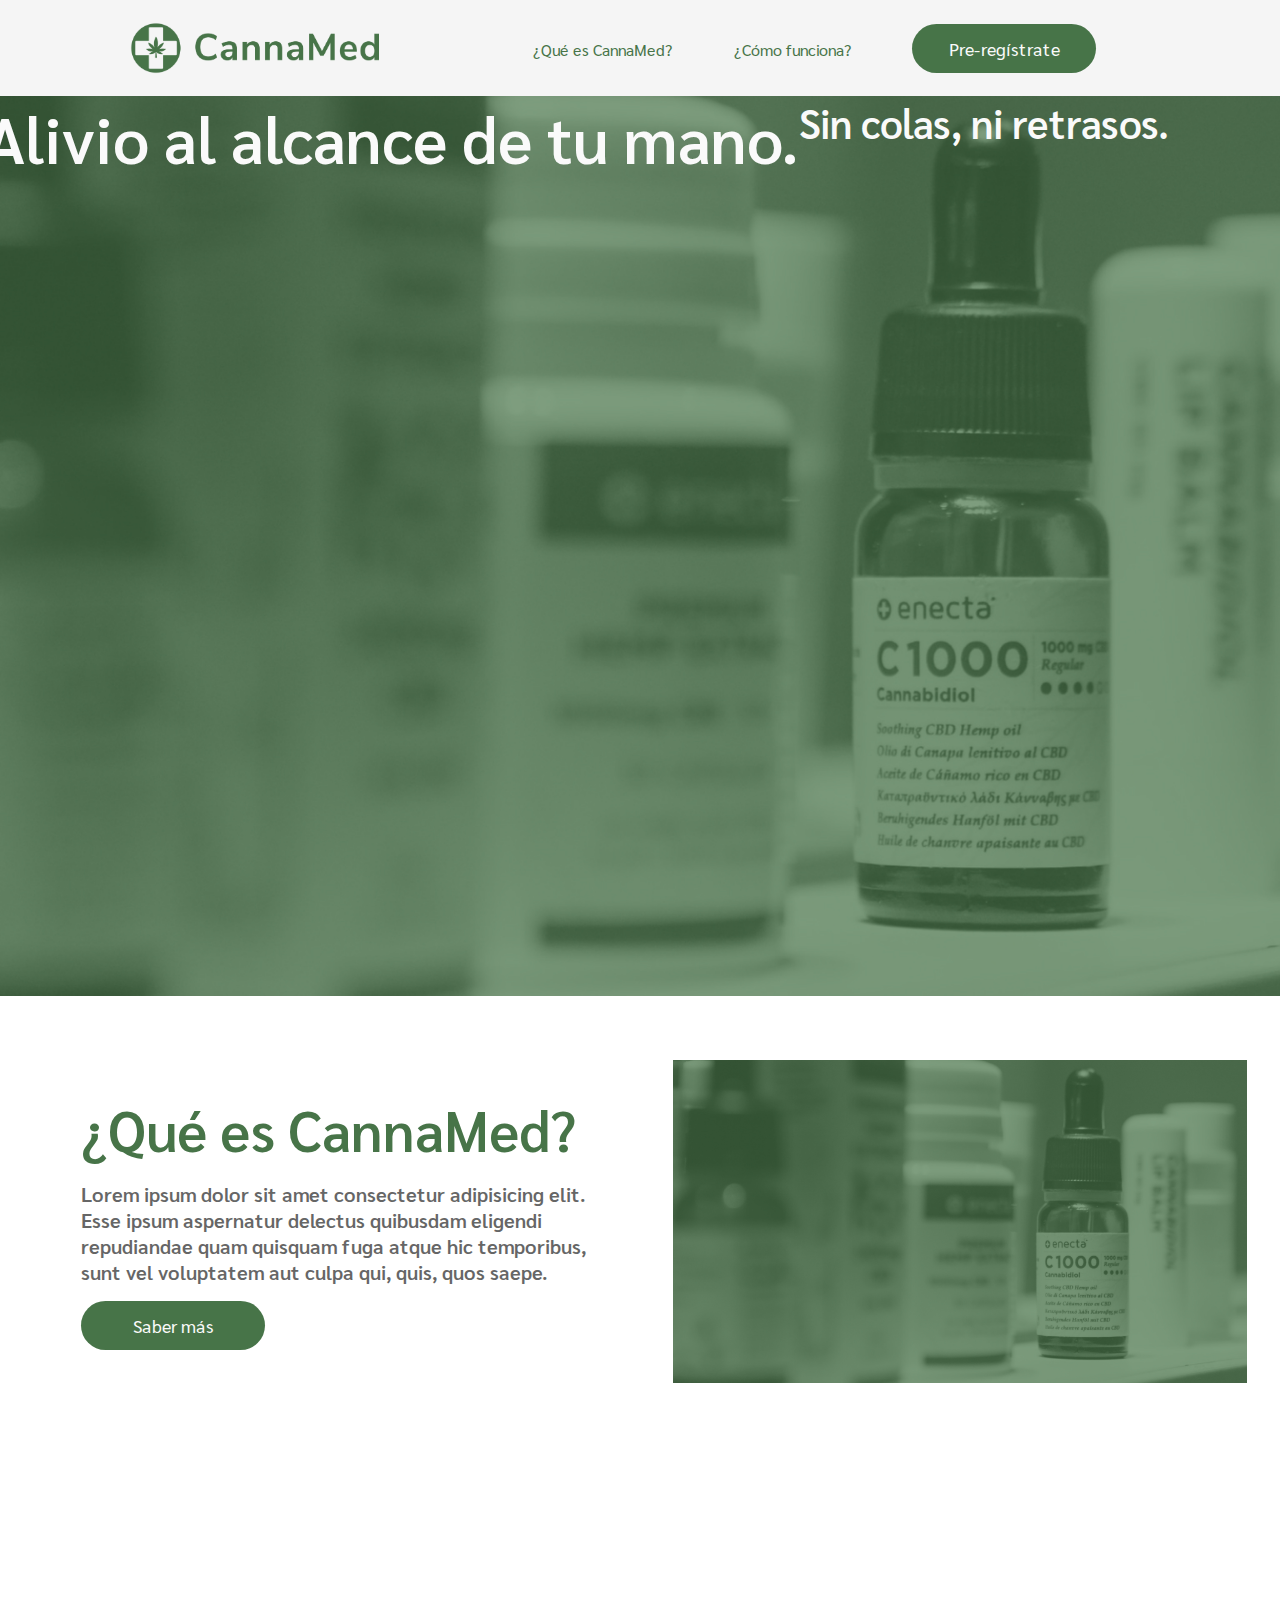
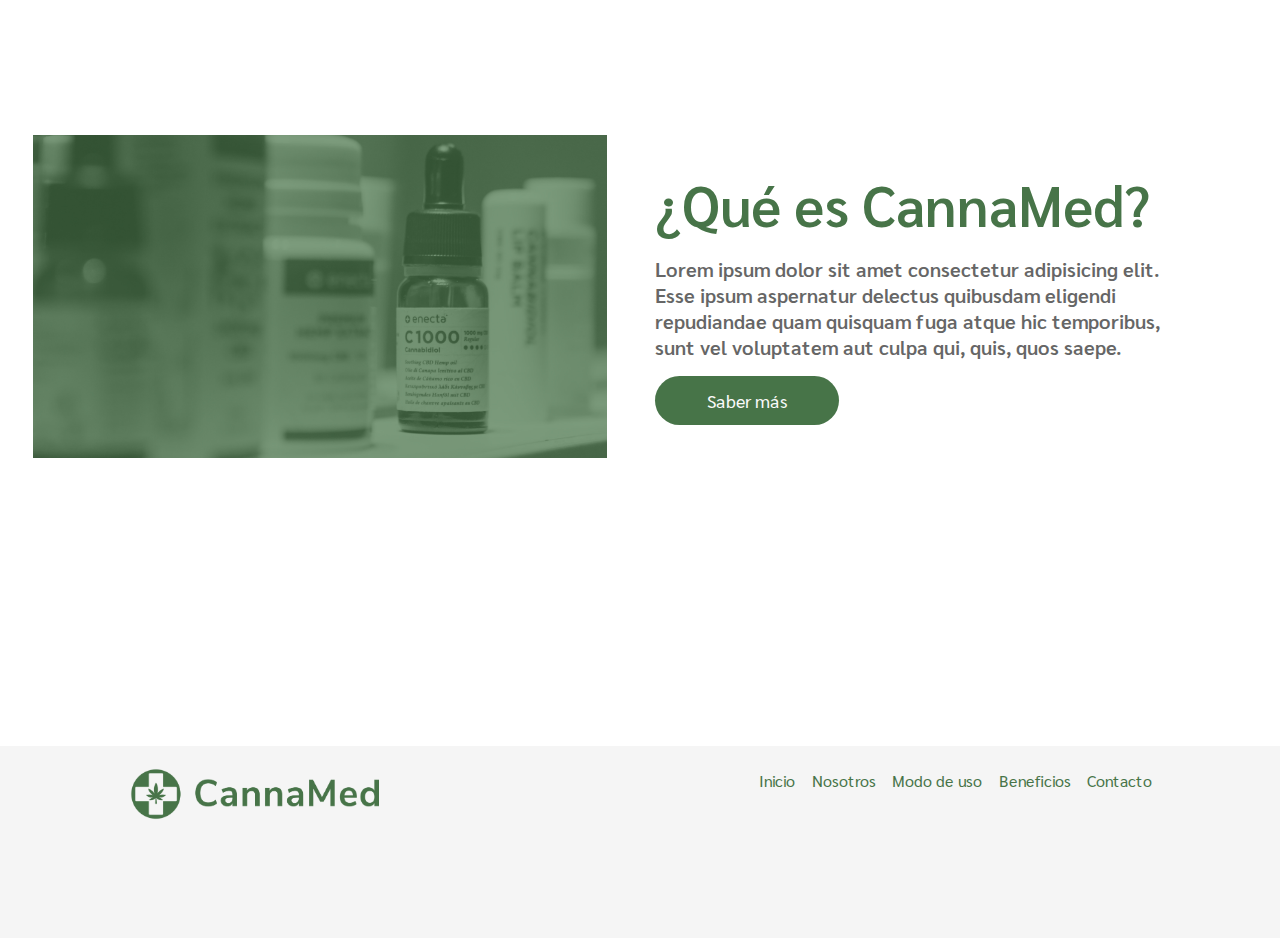
==== index.html @ d382765d "Agregando secciones a la página principal, y footer" ====
<!DOCTYPE html>
<html lang="es">
<head>
    <meta charset="UTF-8">
    <meta name="viewport" content="width=device-width, initial-scale=1.0">
    <meta http-equiv="X-UA-Compatible" content="ie=edge">
    <title>CannaMed</title>

    <!-- Estilos -->
    <link href="https://fonts.googleapis.com/css?family=Sarabun:400,600&display=swap" rel="stylesheet">
    <link rel="stylesheet" href="https://maxcdn.bootstrapcdn.com/bootstrap/4.0.0/css/bootstrap.min.css" integrity="sha384-Gn5384xqQ1aoWXA+058RXPxPg6fy4IWvTNh0E263XmFcJlSAwiGgFAW/dAiS6JXm" crossorigin="anonymous">
    <link rel="stylesheet" href="css/main.css">
    <link rel="stylesheet" href="css/index.css">
    <link rel="icon" href="assets/metadata/favicon.ico"/>

    <!-- Metadata Regular-->
    <meta name="description" content="Alivio al alcance de tu mano, sin colas, ni retrasos.">
    <meta name="keywords" content="app, cannabis, medicinal, peru, legalizacion, marihuana, cañamo, aplicacion">
    <meta name="author" content="Luís Huamaní, Giorgio Emé, Xiomara Sánchez">
    <meta name="copyright" content="© 2019 CannaMed. Todos los derechos reservados.">
    <!-- Metadata Facebook-->
    <meta property="og:title" content="CannaMed">
    <meta property="og:type" content="website">
    <meta property="og:image" content="assets/metadata/facebook.jpg">
    <meta property="og:url" content="http://cannamed.app">
    <meta property="og:description" content="Alivio al alcance de tu mano, sin colas, ni retrasos.">
    <meta property="og:site_name" content="CannaMed">
    <!--Metadata Twitter-->
    <meta property="twitter:card" content="summary">
    <meta property="twitter:url" content="http://cannamed.app">
    <meta property="twitter:title" content="CannaMed">
    <meta property="twitter:description" content="Alivio al alcance de tu mano, sin colas, ni retrasos.">
    <meta property="twitter:image" content="assets/metadata/twitter.jpg"">
</head>
<body>
    <header>
        <div class="img-logo">
            <img src="assets/logo/logo_horizontal.png" alt="Logo Cannamed">
        </div>
        <div class="enlaces">
            <a href="#" class="enlace">¿Qué es CannaMed?</a>
            <a href="#" class="enlace">¿Cómo funciona?</a>
            <a href="#" class="btn-primary">Pre-regístrate</a>
        </div>
    </header>

    <main>
        <div class="container-fluid">
            <section id="banner-principal" class="height-100">
                <div class="row">
                    <p class="display-1">Alivio al alcance de tu mano.</p>
                    <p class="display-2">Sin colas, ni retrasos.</p>
                </div>
            </section>

            <section id="que-es" class="height-75">
                <div class="row p-5">
                    <div class="col order-first p-5">
                        <p class="encabezado">¿Qué es CannaMed?</p>
                        <p class="parrafo">Lorem ipsum dolor sit amet consectetur adipisicing elit. Esse ipsum aspernatur delectus quibusdam eligendi repudiandae quam quisquam fuga atque hic temporibus, sunt vel voluptatem aut culpa qui, quis, quos saepe.</p>
                        <a href="#" class="btn-primary btn-left">Saber más</a>
                    </div>

                    <div class="col section-img"></div>
                </div>
            </section>

            <section id="que-es" class="height-75">
                <div class="row p-5">
                    <div class="col p-5">
                        <p class="encabezado">¿Qué es CannaMed?</p>
                        <p class="parrafo">Lorem ipsum dolor sit amet consectetur adipisicing elit. Esse ipsum aspernatur delectus quibusdam eligendi repudiandae quam quisquam fuga atque hic temporibus, sunt vel voluptatem aut culpa qui, quis, quos saepe.</p>
                        <a href="#" class="btn-primary btn-left">Saber más</a>
                    </div>

                    <div class="col order-first section-img"></div>
                </div>
            </section>

        </div>
    </main>

    <footer>
        <div class="img-logo">
            <img src="assets/logo/logo_horizontal.png" alt="Logo Cannamed">
        </div>
        <div class="enlaces">
            <a href="#" class="enlace">Inicio</a>
            <a href="#" class="enlace">Nosotros</a>
            <a href="#" class="enlace">Modo de uso</a>
            <a href="#" class="enlace">Beneficios</a>
            <a href="#" class="enlace">Contacto</a>
        </div>
    </footer>
</body>
</html>
---- css/main.css ----
* {
  margin: 0;
  padding: 0;
  -webkit-box-sizing: border-box;
  -moz-box-sizing: border-box;
  box-sizing: border-box;
}

.btn-primary {
  display: inline-block;
  width: 184px;
  background-color: #477448;
  border-radius: 64px;
  padding: 13px 0;
  font: normal 18px "Sarabun", sans-serif;
  text-decoration: none;
  text-align: center;
  color: #FAFAFA;
}

.enlace {
  text-decoration: none;
  color: #477448;
  font: normal 16px/100% "Sarabun", sans-serif;
}

.enlace-activo {
  text-decoration: none;
  color: #477448;
  font: normal 600 18px/100% "Sarabun", sans-serif;
}

.encabezado {
  text-decoration: none;
  color: #477448;
  font: normal 600 56px "Sarabun", sans-serif;
}

.subtitulo {
  text-decoration: none;
  color: #477448;
  font: normal 600 32px "Sarabun", sans-serif;
}

.parrafo {
  text-decoration: none;
  color: #666666;
  font: normal 600 20px/130% "Sarabun", sans-serif;
}


header {
  height: 96px;
  padding: 20px 128px 0 128px;
  background: #F5F5F5;
  box-shadow: 0px 2px 16px rgba(0, 0, 0, 0.1), 0px 2px 20px rgba(71, 116, 72, 0.1);
}
header .contenedor {
  width: 100%;
  height: 100%;
}
header .enlaces {
  float: right;
  margin-top: 4px;
}
header a {
  margin-right: 56px;
}
header a:nth-child(4) {
  margin-right: 0;
}

input {
  height: 40px;
  background: none;
  border: none;
  border-bottom: 2px solid rgba(51, 51, 51, 0.4);
  font: normal 400 18px "Sarabun", sans-serif;
}
input::placeholder {
  color: rgba(51, 51, 51, 0.6)
}

footer {
  background: #F5F5F5;
  padding: 20px 128px 20px 128px;
  height: 192px;
}
footer .contenedor {
  width: 100%;
  height: 100%;
}
footer .enlaces {
  float: right;
  margin-top: 4px;
}
footer .enlace {
  margin-left: 12px;
}


.img-logo {
  float: left;
  width: 251.02px;
}
.img-logo img {
  width: 100%;
  vertical-align: top;
}

/*# sourceMappingURL=main.css.map */
---- css/index.css ----
html, body {
    overflow-x: hidden;
}

.container-fluid {
    margin: 0;
    padding: 0;
}

.height-100 {
    height: 100vh;
}

.height-75 {
    height: 75vh;
}

.display-1 {
    text-decoration: none;
    color: #FAFAFA;
    font: normal 600 64px "Sarabun", sans-serif;
}

.display-2 {
    text-decoration: none;
    color: #FAFAFA;
    font: normal 600 40px "Sarabun", sans-serif;
}

#banner-principal {
    background-image: url(../assets/images/bg_02.jpg);
    background-size: cover;
    background-position: center;
    background-repeat: no-repeat;
}

.section-img {
    background-size: contain;
    background-position: center;
    background-repeat: no-repeat;
}
#que-es .section-img {
    background-image: url(../assets/images/bg_02.jpg);
}

.imagen {
    max-height: 50vh;

}
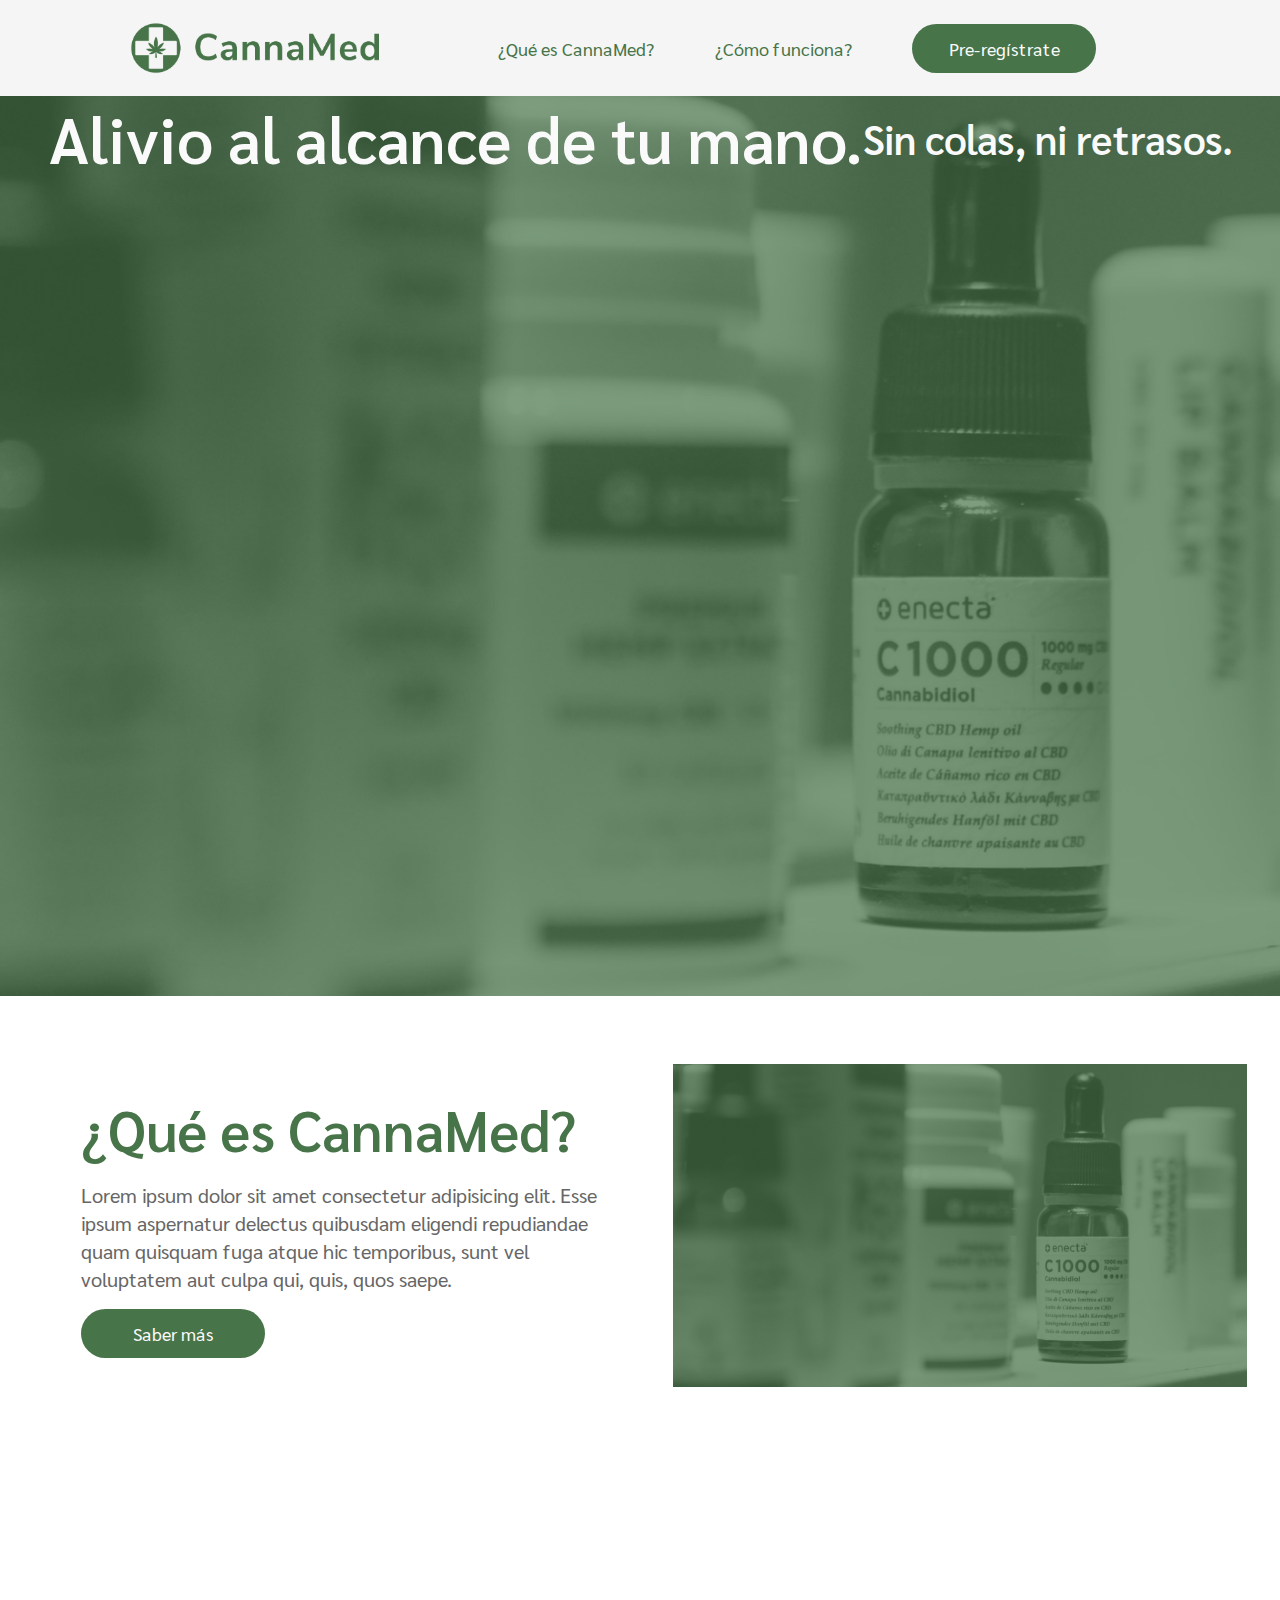
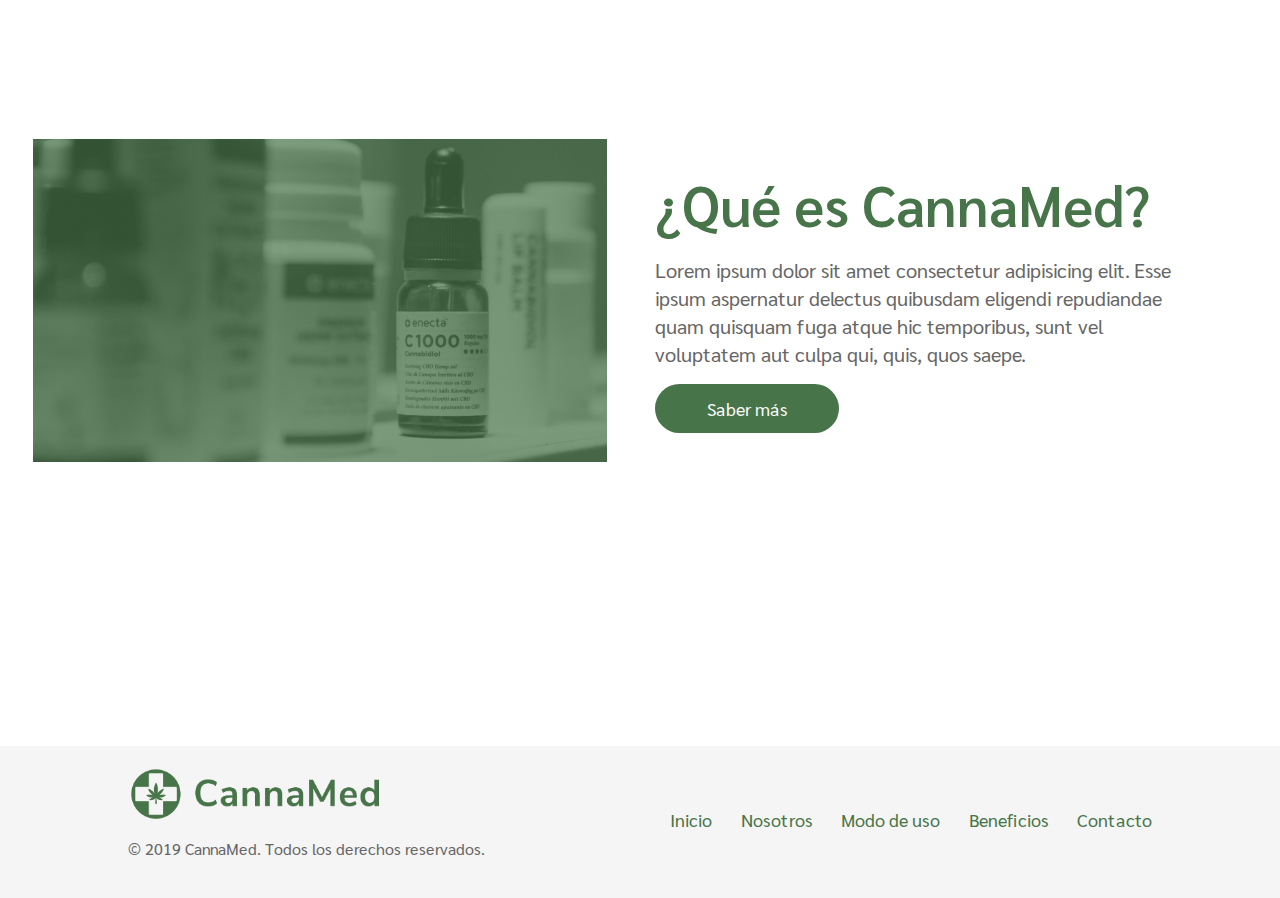
==== commit 44ea6ba9: "Agregando cambios en main.css e index.html para footer." ====
--- a/index.html
+++ b/index.html
@@ -4,6 +4,7 @@
     <meta charset="UTF-8">
     <meta name="viewport" content="width=device-width, initial-scale=1.0">
     <meta http-equiv="X-UA-Compatible" content="ie=edge">
+    <meta http-equiv="cache-control" content="no-cache">
     <title>CannaMed</title>
 
     <!-- Estilos -->
@@ -47,9 +48,9 @@
     <main>
         <div class="container-fluid">
             <section id="banner-principal" class="height-100">
-                <div class="row">
-                    <p class="display-1">Alivio al alcance de tu mano.</p>
-                    <p class="display-2">Sin colas, ni retrasos.</p>
+                <div class="row justify-content-center align-items-center">
+                    <p class="display-1 d-block">Alivio al alcance de tu mano.</p>
+                    <p class="display-2 d-block">Sin colas, ni retrasos.</p>
                 </div>
             </section>
 
@@ -81,8 +82,11 @@
     </main>
 
     <footer>
-        <div class="img-logo">
-            <img src="assets/logo/logo_horizontal.png" alt="Logo Cannamed">
+        <div>
+            <div class="img-logo">
+                <img src="assets/logo/logo_horizontal.png" alt="Logo Cannamed">
+            </div>            
+            <p><small>© 2019 CannaMed. Todos los derechos reservados.</small></p>
         </div>
         <div class="enlaces">
             <a href="#" class="enlace">Inicio</a>
--- a/css/main.css
+++ b/css/main.css
@@ -21,9 +21,10 @@
 .enlace {
   text-decoration: none;
   color: #477448;
-  font: normal 16px/100% "Sarabun", sans-serif;
+  font: normal 18px/100% "Sarabun", sans-serif;
 }
 
+.enlace:hover,
 .enlace-activo {
   text-decoration: none;
   color: #477448;
@@ -45,7 +46,13 @@
 .parrafo {
   text-decoration: none;
   color: #666666;
-  font: normal 600 20px/130% "Sarabun", sans-serif;
+  font: normal 400 20px/140% "Sarabun", sans-serif;
+}
+
+small {
+  text-decoration: none;
+  color: #666666;
+  font: normal 400 16px "Sarabun", sans-serif;
 }
 
 
@@ -70,6 +77,7 @@
   margin-right: 0;
 }
 
+
 input {
   height: 40px;
   background: none;
@@ -81,21 +89,33 @@
   color: rgba(51, 51, 51, 0.6)
 }
 
+/**/
+/* footer */
 footer {
-  background: #F5F5F5;
-  padding: 20px 128px 20px 128px;
-  height: 192px;
-}
-footer .contenedor {
   width: 100%;
   height: 100%;
+  padding: 20px 128px 20px 128px;
+  background: #F5F5F5;
+  display: flex;
+  flex-flow: row;
+  align-content: space-between;
+}
+footer div {
+  display: flex;
+  flex-flow: column;
+  width: fit-content;
+}
+footer p {
+  margin-top: 16px;
 }
 footer .enlaces {
-  float: right;
-  margin-top: 4px;
+  display: block;
+  margin-top: auto;
+  margin-bottom: auto;
+  margin-left: auto;
 }
 footer .enlace {
-  margin-left: 12px;
+  margin-left: 24px;
 }
 
 
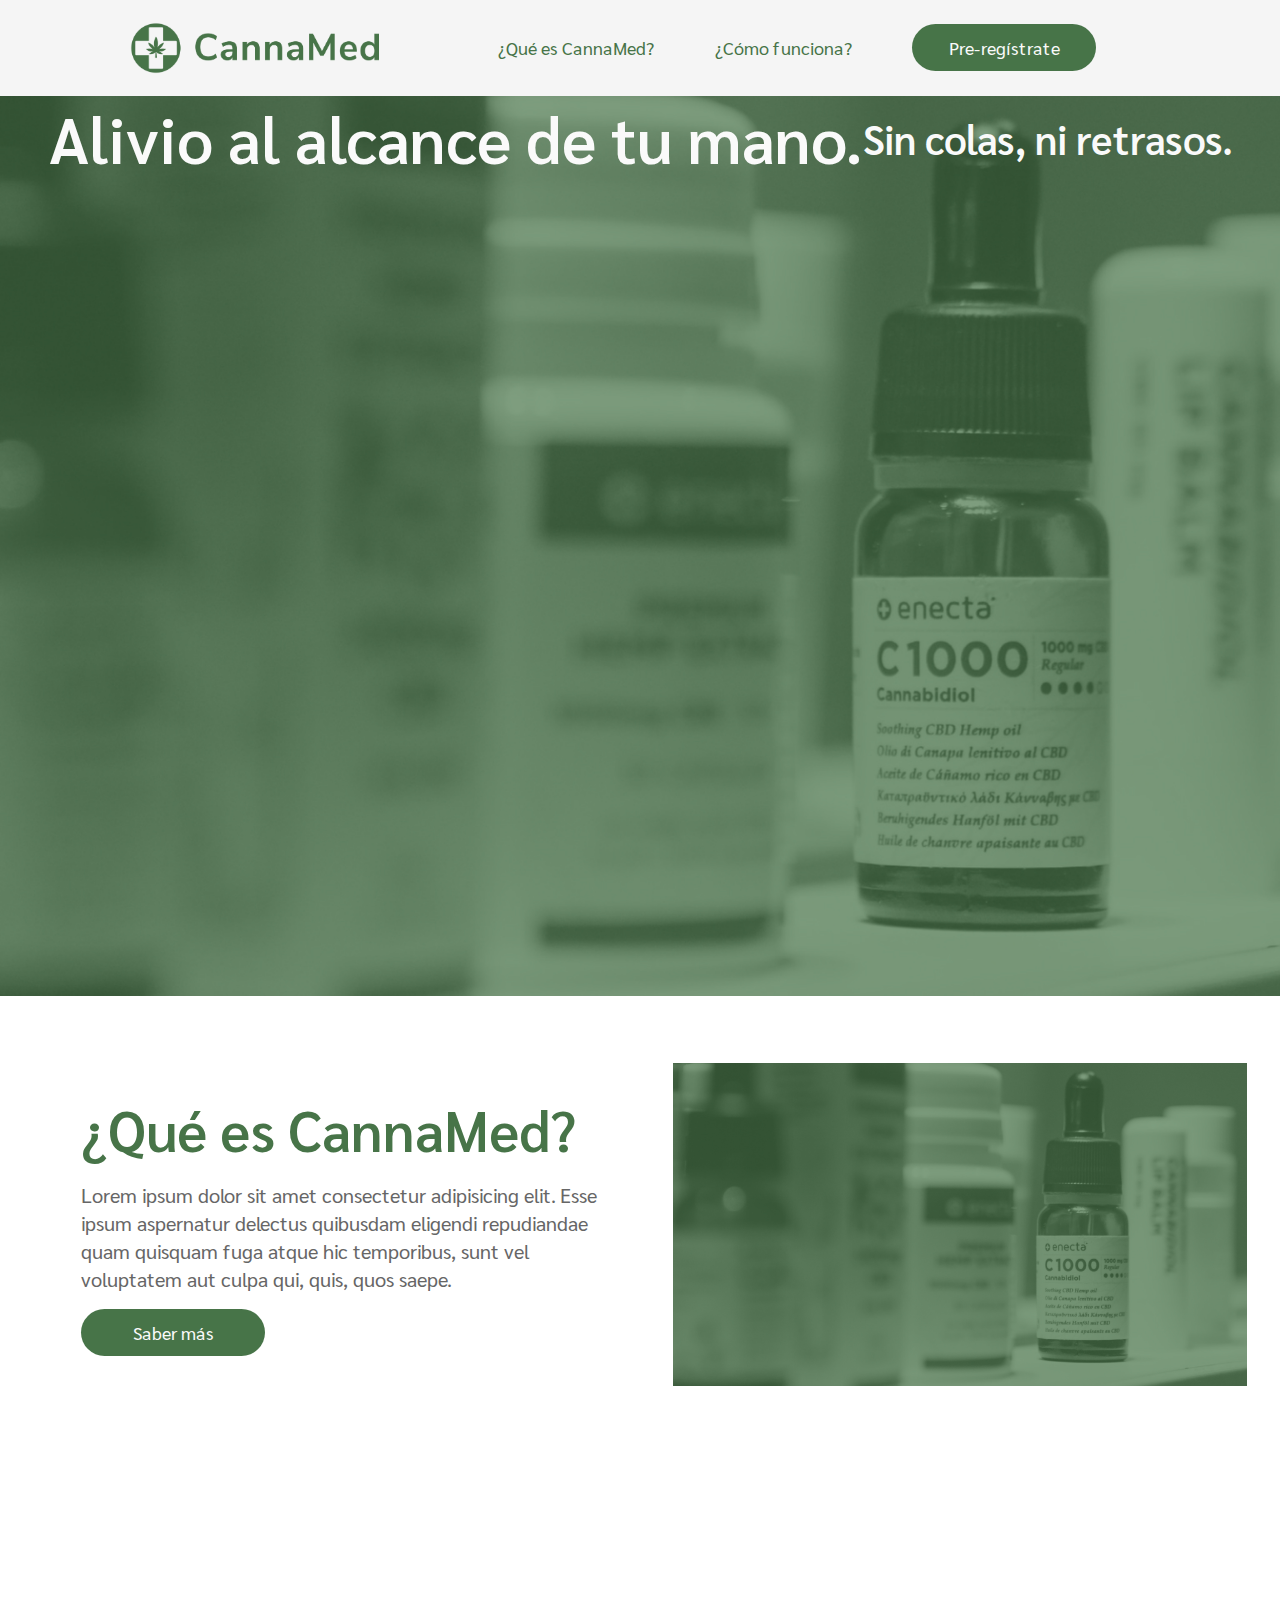
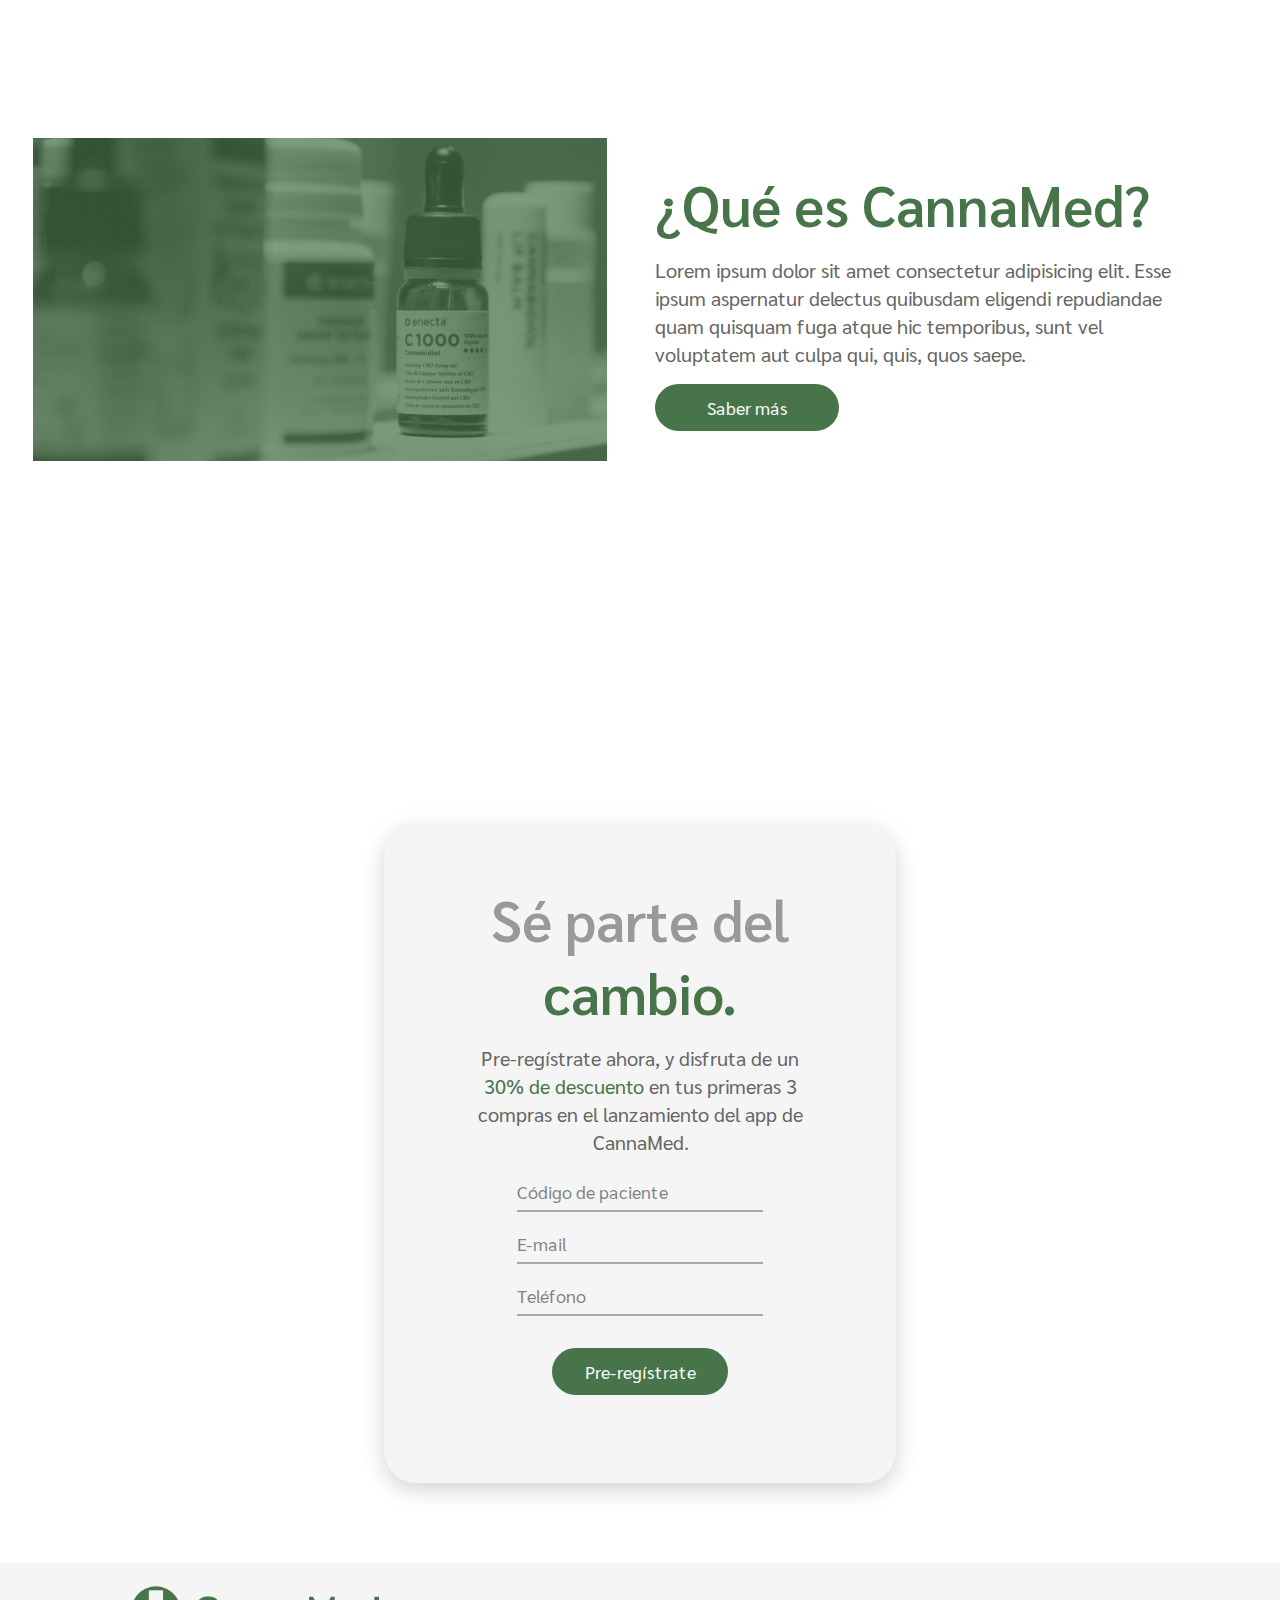
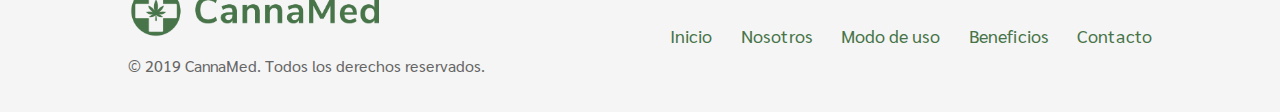
==== commit d4089959: "Agregando sección de Pre-regístrate." ====
--- a/index.html
+++ b/index.html
@@ -81,12 +81,26 @@
         </div>
     </main>
 
+    <section id="pre-registrate">
+        <div>
+            <p class="encabezado txt-secondary">Sé parte del <span class="txt-primary">cambio.</span></p>
+            <p class="parrafo">Pre-regístrate ahora, y disfruta de un <span class="txt-primary">30% de descuento</span> en tus primeras 3 compras en el lanzamiento del app de CannaMed.</p>
+            <form>
+                <input type="text" placeholder="Código de paciente">
+                <input type="email" placeholder="E-mail">
+                <input type="text" placeholder="Teléfono">
+
+                <button class="btn-primary" type="submit">Pre-regístrate</button>
+            </form>
+        </div>
+    </section>
+
     <footer>
         <div>
             <div class="img-logo">
                 <img src="assets/logo/logo_horizontal.png" alt="Logo Cannamed">
             </div>            
-            <p><small>© 2019 CannaMed. Todos los derechos reservados.</small></p>
+            <p class="caption">© 2019 CannaMed. Todos los derechos reservados.</p>
         </div>
         <div class="enlaces">
             <a href="#" class="enlace">Inicio</a>
--- a/css/main.css
+++ b/css/main.css
@@ -6,24 +6,11 @@
   box-sizing: border-box;
 }
 
-.btn-primary {
-  display: inline-block;
-  width: 184px;
-  background-color: #477448;
-  border-radius: 64px;
-  padding: 13px 0;
-  font: normal 18px "Sarabun", sans-serif;
-  text-decoration: none;
-  text-align: center;
-  color: #FAFAFA;
-}
-
 .enlace {
   text-decoration: none;
   color: #477448;
   font: normal 18px/100% "Sarabun", sans-serif;
 }
-
 .enlace:hover,
 .enlace-activo {
   text-decoration: none;
@@ -31,31 +18,40 @@
   font: normal 600 18px/100% "Sarabun", sans-serif;
 }
 
+/**/
+/* textos */
 .encabezado {
   text-decoration: none;
   color: #477448;
   font: normal 600 56px "Sarabun", sans-serif;
 }
-
 .subtitulo {
   text-decoration: none;
   color: #477448;
   font: normal 600 32px "Sarabun", sans-serif;
 }
-
 .parrafo {
   text-decoration: none;
   color: #666666;
   font: normal 400 20px/140% "Sarabun", sans-serif;
 }
-
-small {
+.caption {
   text-decoration: none;
   color: #666666;
   font: normal 400 16px "Sarabun", sans-serif;
 }
+.txt-primary {
+  color: #477448;
+}
+.txt-secondary {
+  color: #999999;
+}
+.txt-negative {
+  color: #FAFAFA;
+}
 
-
+/**/
+/* header */
 header {
   height: 96px;
   padding: 20px 128px 0 128px;
@@ -77,7 +73,8 @@
   margin-right: 0;
 }
 
-
+/**/
+/* input forms */
 input {
   height: 40px;
   background: none;
@@ -118,7 +115,6 @@
   margin-left: 24px;
 }
 
-
 .img-logo {
   float: left;
   width: 251.02px;
@@ -128,4 +124,53 @@
   vertical-align: top;
 }
 
+
+.btn-primary {
+  display: inline-block;
+  width: 184px;
+  background-color: #477448;
+  border: none;
+  border-radius: 64px;
+  padding: 12px 12px 12px 12px;
+  font: normal 18px "Sarabun", sans-serif;
+  text-decoration: none;
+  text-align: center;
+  color: #FAFAFA;
+}
+.btn-primary:hover {
+  background-color: #325c33;
+  text-decoration: none;
+  font: normal 600 18px "Sarabun", sans-serif;
+}
+
+/**/
+/* pre-registrate */
+#pre-registrate {
+  width: 100%;
+  min-height: calc(100vh - 20vh);
+  padding: 80px 128px;
+}
+#pre-registrate > div {
+  width: 50%;
+  margin-left: auto;
+  margin-right: auto;
+  background-color: #F5F5F5;
+  box-shadow: 0px 8px 20px rgba(33, 33, 33, 0.15), 0px 0px 30px rgba(0, 0, 0, 0.05);
+  border-radius: 32px;;
+  padding: 56px 80px;
+}
+#pre-registrate p {
+  text-align: center;
+}
+#pre-registrate input {
+  display: block;
+  width: 70%;
+  margin: 12px auto;
+}
+#pre-registrate button {
+  display: block;
+  margin: 32px auto;
+  width: 50%;
+}
+
 /*# sourceMappingURL=main.css.map */
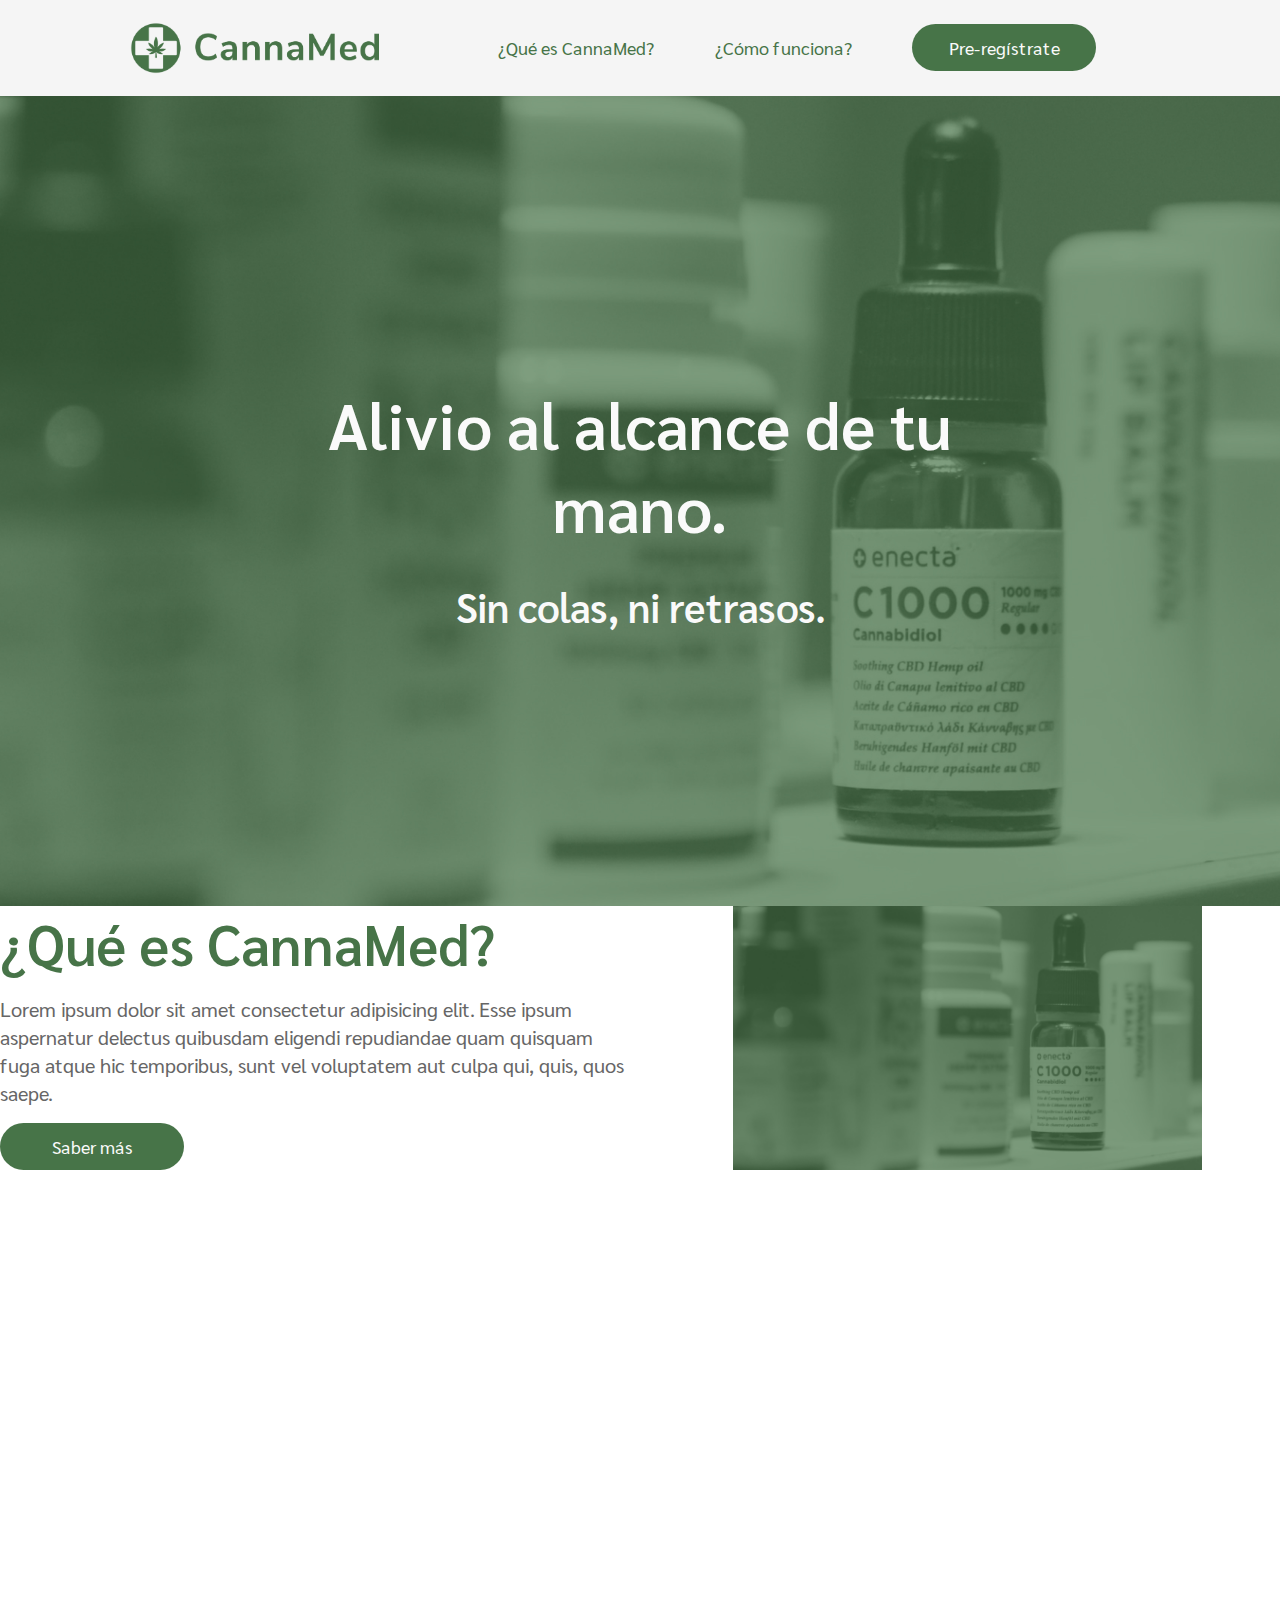
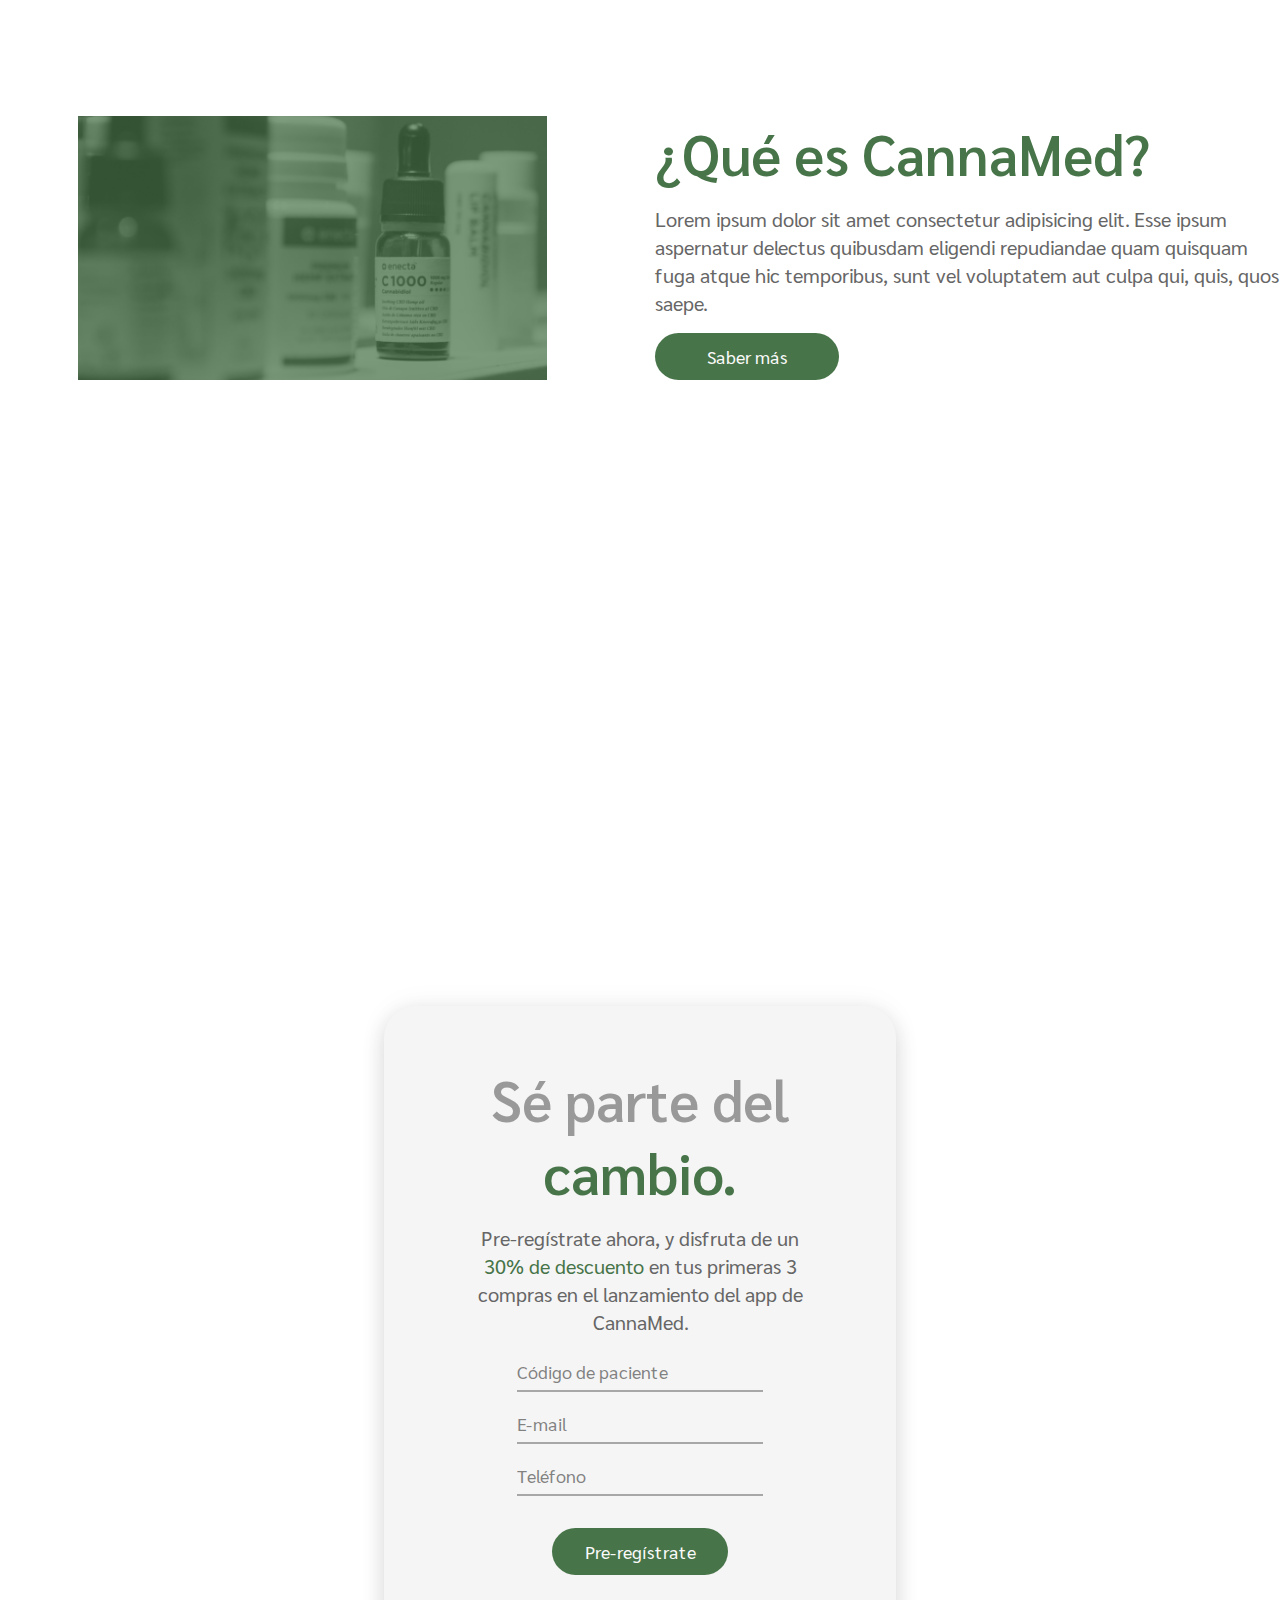
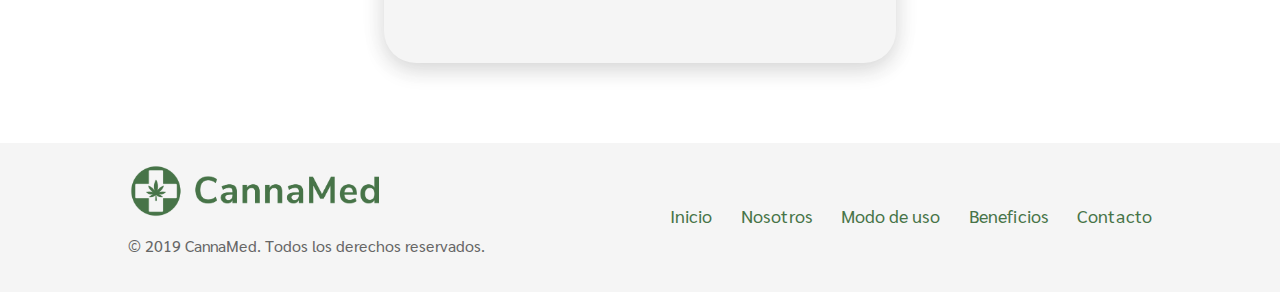
==== commit af3f09f7: "Agregando sección de banner principal." ====
--- a/index.html
+++ b/index.html
@@ -47,28 +47,28 @@
 
     <main>
         <div class="container-fluid">
-            <section id="banner-principal" class="height-100">
-                <div class="row justify-content-center align-items-center">
+            <section id="banner-principal">
+                <div class="row-fluid">
                     <p class="display-1 d-block">Alivio al alcance de tu mano.</p>
                     <p class="display-2 d-block">Sin colas, ni retrasos.</p>
                 </div>
             </section>
 
             <section id="que-es" class="height-75">
-                <div class="row p-5">
-                    <div class="col order-first p-5">
+                <div class="row">
+                    <div class="col order-first">
                         <p class="encabezado">¿Qué es CannaMed?</p>
                         <p class="parrafo">Lorem ipsum dolor sit amet consectetur adipisicing elit. Esse ipsum aspernatur delectus quibusdam eligendi repudiandae quam quisquam fuga atque hic temporibus, sunt vel voluptatem aut culpa qui, quis, quos saepe.</p>
                         <a href="#" class="btn-primary btn-left">Saber más</a>
                     </div>
 
-                    <div class="col section-img"></div>
+                    <div class="col order-last section-img"></div>
                 </div>
             </section>
 
             <section id="que-es" class="height-75">
-                <div class="row p-5">
-                    <div class="col p-5">
+                <div class="row">
+                    <div class="col order-last">
                         <p class="encabezado">¿Qué es CannaMed?</p>
                         <p class="parrafo">Lorem ipsum dolor sit amet consectetur adipisicing elit. Esse ipsum aspernatur delectus quibusdam eligendi repudiandae quam quisquam fuga atque hic temporibus, sunt vel voluptatem aut culpa qui, quis, quos saepe.</p>
                         <a href="#" class="btn-primary btn-left">Saber más</a>
--- a/css/index.css
+++ b/css/index.css
@@ -1,38 +1,58 @@
-html, body {
+/**/
+/* ajustes bootstrap */
+body {
     overflow-x: hidden;
 }
-
 .container-fluid {
     margin: 0;
     padding: 0;
 }
 
-.height-100 {
-    height: 100vh;
-}
-
-.height-75 {
-    height: 75vh;
-}
-
+/**/
+/* textos */
 .display-1 {
     text-decoration: none;
     color: #FAFAFA;
     font: normal 600 64px "Sarabun", sans-serif;
 }
-
 .display-2 {
     text-decoration: none;
     color: #FAFAFA;
     font: normal 600 40px "Sarabun", sans-serif;
 }
 
+main section {
+    min-height: calc(100vh - 10vh);
+}
+main section > div {
+    margin-top: auto;
+}
+section .btn-primary {
+
+}
+
+/**/
+/* banner principal */
 #banner-principal {
     background-image: url(../assets/images/bg_02.jpg);
     background-size: cover;
     background-position: center;
     background-repeat: no-repeat;
+    width: 100%;
+    height: calc(100vh - 10vh);
 }
+#banner-principal p {
+    display: inline-block;
+    margin: 0px auto;
+    padding: 16px 0px;
+    text-align: center;
+}
+#banner-principal .row-fluid {
+    width: 60%;
+    margin: auto;
+    padding: calc(100vh - 70vh) 0px;
+}
+
 
 .section-img {
     background-size: contain;
@@ -41,9 +61,4 @@
 }
 #que-es .section-img {
     background-image: url(../assets/images/bg_02.jpg);
-}
-
-.imagen {
-    max-height: 50vh;
-
 }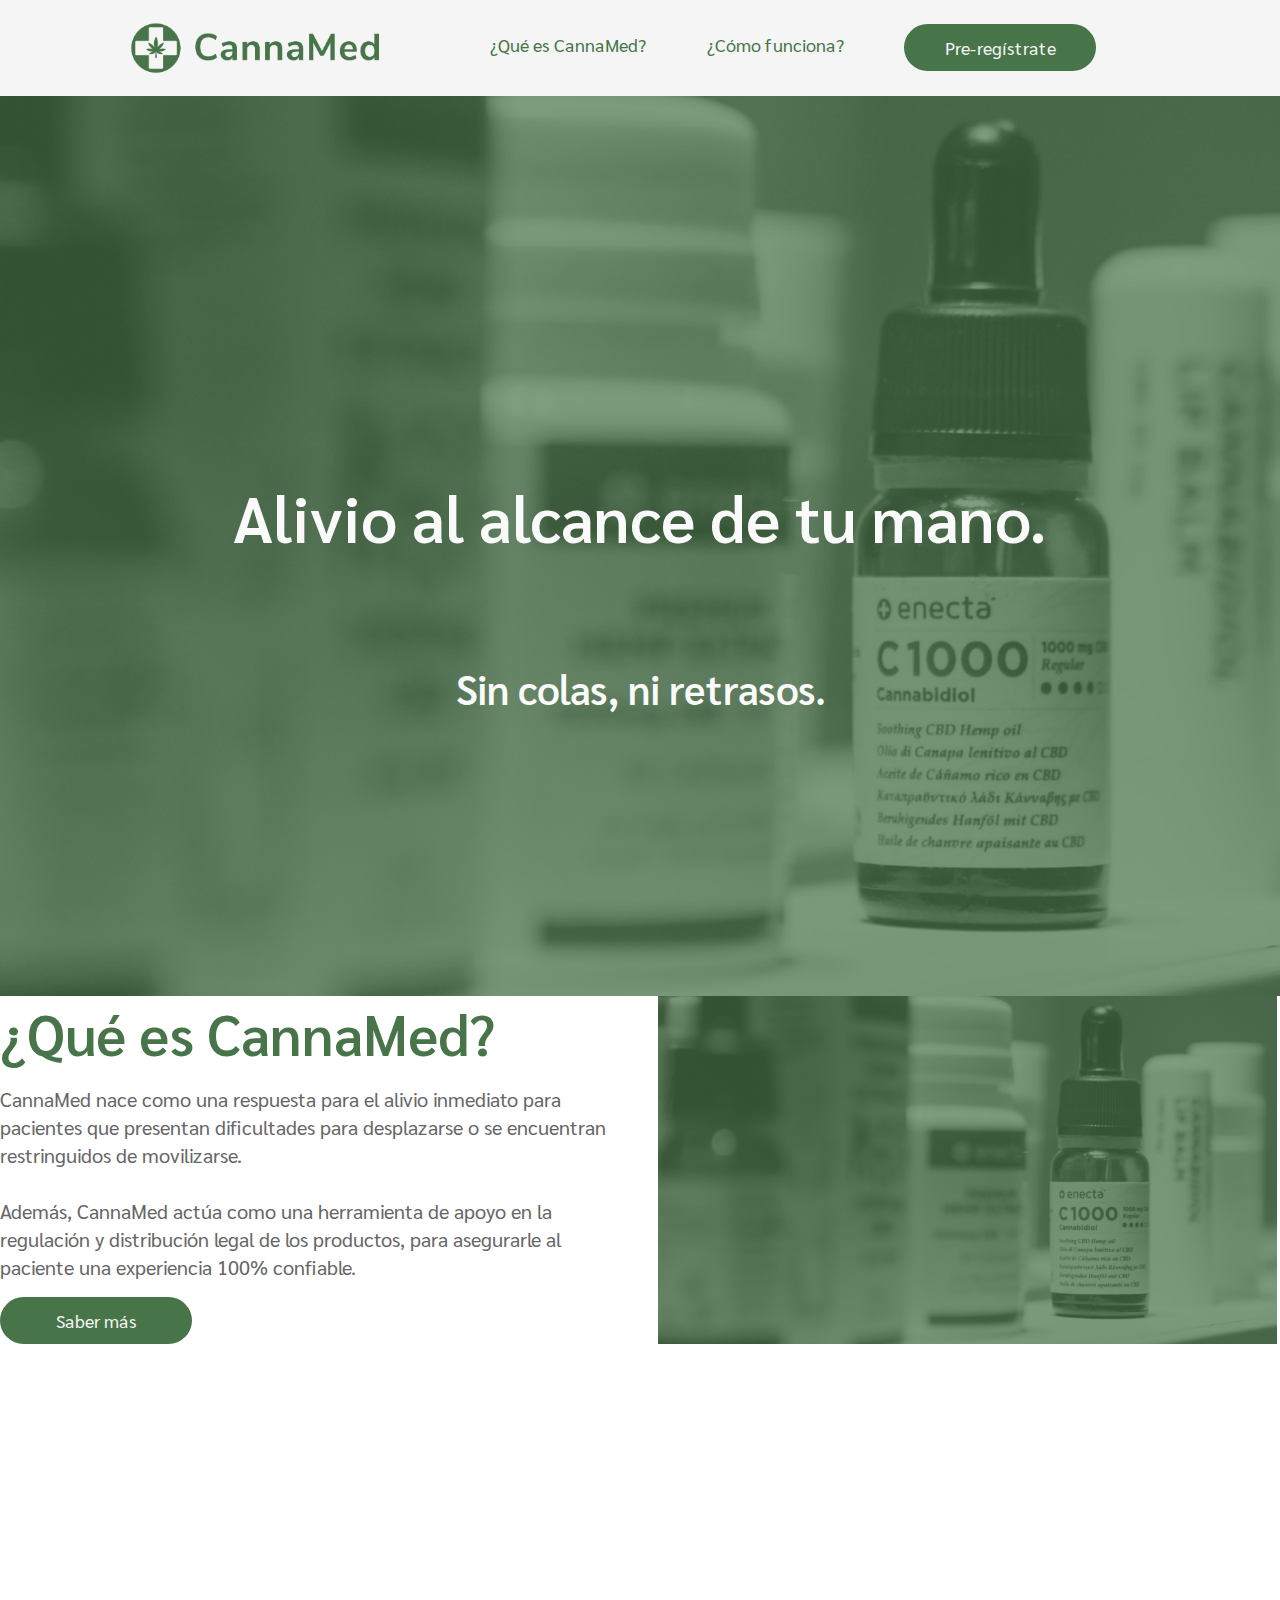
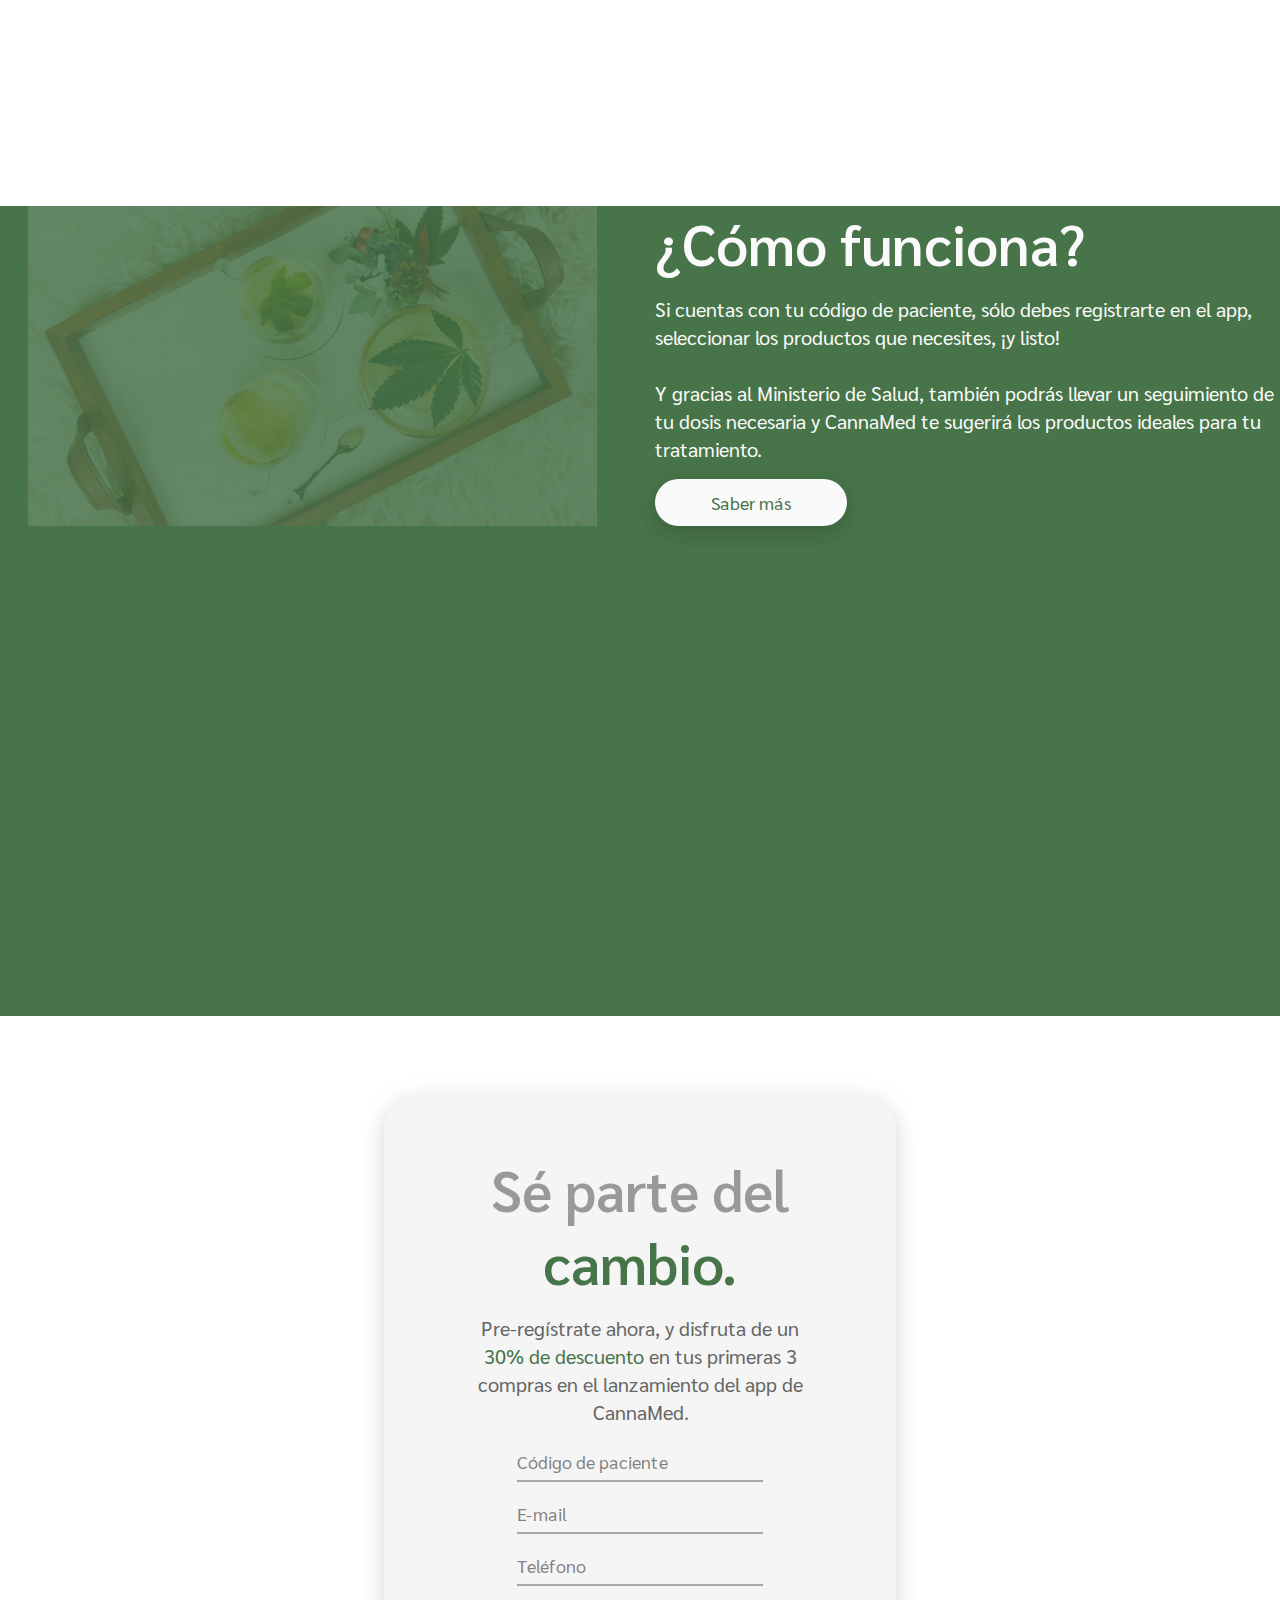
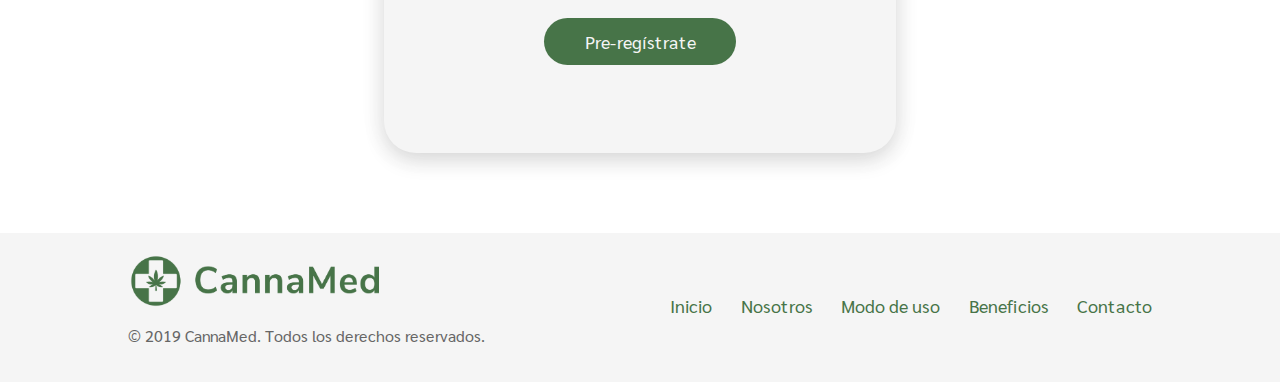
==== commit b47b52af: "Agregando nuevas clases para botones: 'btn' y 'btn-secondary'" ====
--- a/index.html
+++ b/index.html
@@ -41,7 +41,7 @@
         <div class="enlaces">
             <a href="#" class="enlace">¿Qué es CannaMed?</a>
             <a href="#" class="enlace">¿Cómo funciona?</a>
-            <a href="#" class="btn-primary">Pre-regístrate</a>
+            <a href="#" class="btn btn-primary">Pre-regístrate</a>
         </div>
     </header>
 
@@ -54,26 +54,24 @@
                 </div>
             </section>
 
-            <section id="que-es" class="height-75">
+            <section id="que-es">
                 <div class="row">
                     <div class="col order-first">
                         <p class="encabezado">¿Qué es CannaMed?</p>
-                        <p class="parrafo">Lorem ipsum dolor sit amet consectetur adipisicing elit. Esse ipsum aspernatur delectus quibusdam eligendi repudiandae quam quisquam fuga atque hic temporibus, sunt vel voluptatem aut culpa qui, quis, quos saepe.</p>
-                        <a href="#" class="btn-primary btn-left">Saber más</a>
+                        <p class="parrafo">CannaMed nace como una respuesta para el alivio inmediato para pacientes que presentan dificultades para desplazarse o se encuentran restringuidos de movilizarse.<br><br>Además, CannaMed actúa como una herramienta de apoyo en la regulación y distribución legal de los productos, para asegurarle al paciente una experiencia 100% confiable.</p>
+                        <a href="#" class="btn btn-primary btn-left">Saber más</a>
                     </div>
-
                     <div class="col order-last section-img"></div>
                 </div>
             </section>
 
-            <section id="que-es" class="height-75">
+            <section id="como-funciona">
                 <div class="row">
                     <div class="col order-last">
-                        <p class="encabezado">¿Qué es CannaMed?</p>
-                        <p class="parrafo">Lorem ipsum dolor sit amet consectetur adipisicing elit. Esse ipsum aspernatur delectus quibusdam eligendi repudiandae quam quisquam fuga atque hic temporibus, sunt vel voluptatem aut culpa qui, quis, quos saepe.</p>
-                        <a href="#" class="btn-primary btn-left">Saber más</a>
+                        <p class="encabezado txt-negative">¿Cómo funciona?</p>
+                        <p class="parrafo txt-negative">Si cuentas con tu código de paciente, sólo debes registrarte en el app, seleccionar los productos que necesites, ¡y listo!<br><br>Y gracias al Ministerio de Salud, también podrás llevar un seguimiento de tu dosis necesaria y CannaMed te sugerirá los productos ideales para tu tratamiento.</p>
+                        <a href="#" class="btn btn-secondary btn-left">Saber más</a>
                     </div>
-
                     <div class="col order-first section-img"></div>
                 </div>
             </section>
@@ -90,7 +88,7 @@
                 <input type="email" placeholder="E-mail">
                 <input type="text" placeholder="Teléfono">
 
-                <button class="btn-primary" type="submit">Pre-regístrate</button>
+                <button class="btn btn-primary" type="submit">Pre-regístrate</button>
             </form>
         </div>
     </section>
--- a/css/main.css
+++ b/css/main.css
@@ -124,23 +124,36 @@
   vertical-align: top;
 }
 
+/**/
+/* botones */
+.btn ,
+.btn:hover {
+  display: inline-block;
+  padding: 12px 12px 12px 12px;
+  min-width: 192px;
+  border: none;
+  border-radius: 64px;
+  text-decoration: none;
+  text-align: center;
+  font: normal 400 18px "Sarabun", sans-serif;
+}
 
 .btn-primary {
-  display: inline-block;
-  width: 184px;
   background-color: #477448;
-  border: none;
-  border-radius: 64px;
-  padding: 12px 12px 12px 12px;
-  font: normal 18px "Sarabun", sans-serif;
-  text-decoration: none;
-  text-align: center;
-  color: #FAFAFA;
+  color: #F5F5F5;
 }
 .btn-primary:hover {
-  background-color: #325c33;
-  text-decoration: none;
-  font: normal 600 18px "Sarabun", sans-serif;
+  background-color: #325c33;  
+}
+
+.btn-secondary {
+  box-shadow: 0px 8px 16px rgba(33, 33, 33, 0.15), 0px 0px 30px rgba(0, 0, 0, 0.05);
+  background-color: #FAFAFA;
+  color: #477448;
+}
+.btn-secondary:hover {
+  background-color: #FFFFFF;
+  color: #325c33;
 }
 
 /**/
--- a/css/index.css
+++ b/css/index.css
@@ -4,8 +4,8 @@
     overflow-x: hidden;
 }
 .container-fluid {
-    margin: 0;
-    padding: 0;
+    margin: 0px;
+    padding: 0px;
 }
 
 /**/
@@ -38,22 +38,28 @@
     background-size: cover;
     background-position: center;
     background-repeat: no-repeat;
-    width: 100%;
-    height: calc(100vh - 10vh);
+    width: 100vw;
+    height: 100vh;
 }
 #banner-principal p {
     display: inline-block;
     margin: 0px auto;
-    padding: 16px 0px;
+    padding: 1em 0px;
     text-align: center;
 }
 #banner-principal .row-fluid {
-    width: 60%;
-    margin: auto;
-    padding: calc(100vh - 70vh) 0px;
+    width: calc(100vw - 40vh);
+    margin: 0px auto;
+    padding: calc(100vh - 65vh) 0px;
 }
 
+/**/
+#como-funciona {
+    background-color: #477448;
+}
 
+/**/
+/* imagenes de secciones */
 .section-img {
     background-size: contain;
     background-position: center;
@@ -61,4 +67,7 @@
 }
 #que-es .section-img {
     background-image: url(../assets/images/bg_02.jpg);
+}
+#como-funciona .section-img {
+    background-image: url(../assets/images/bg_01.jpg);
 }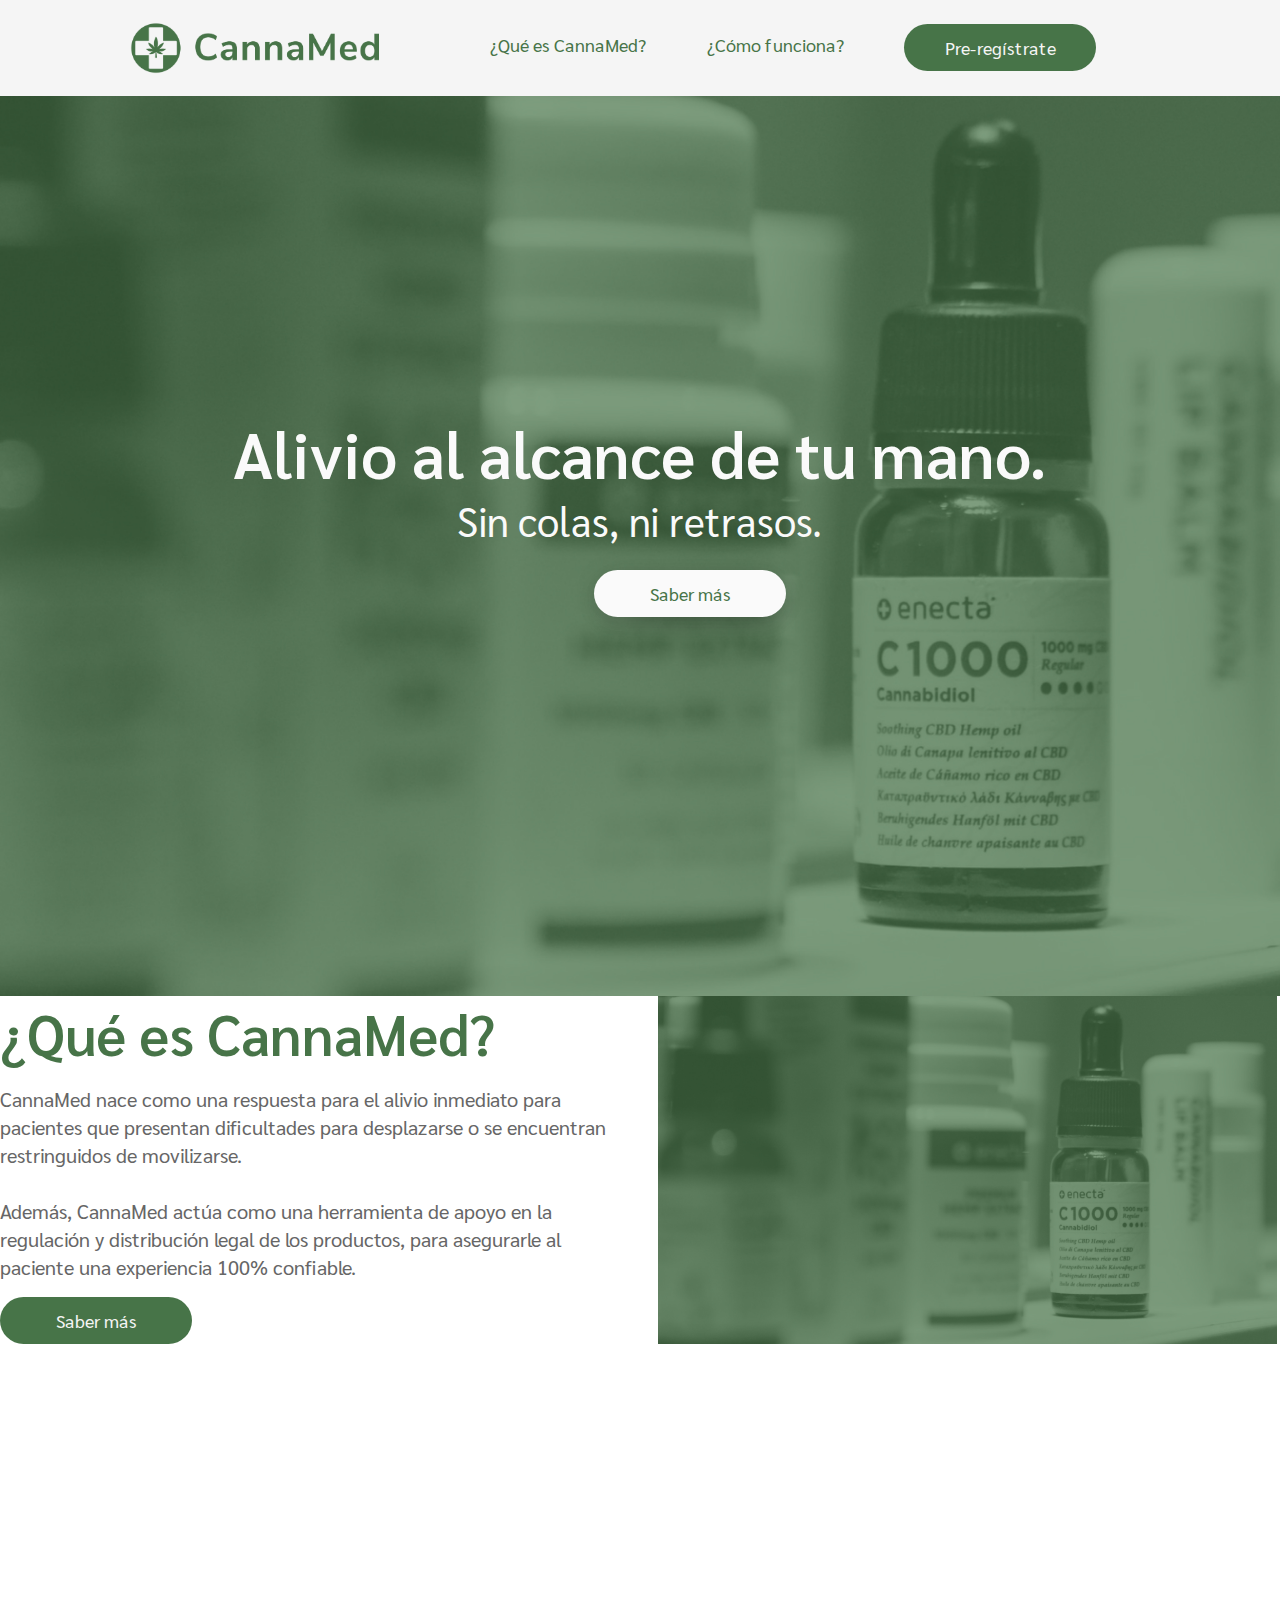
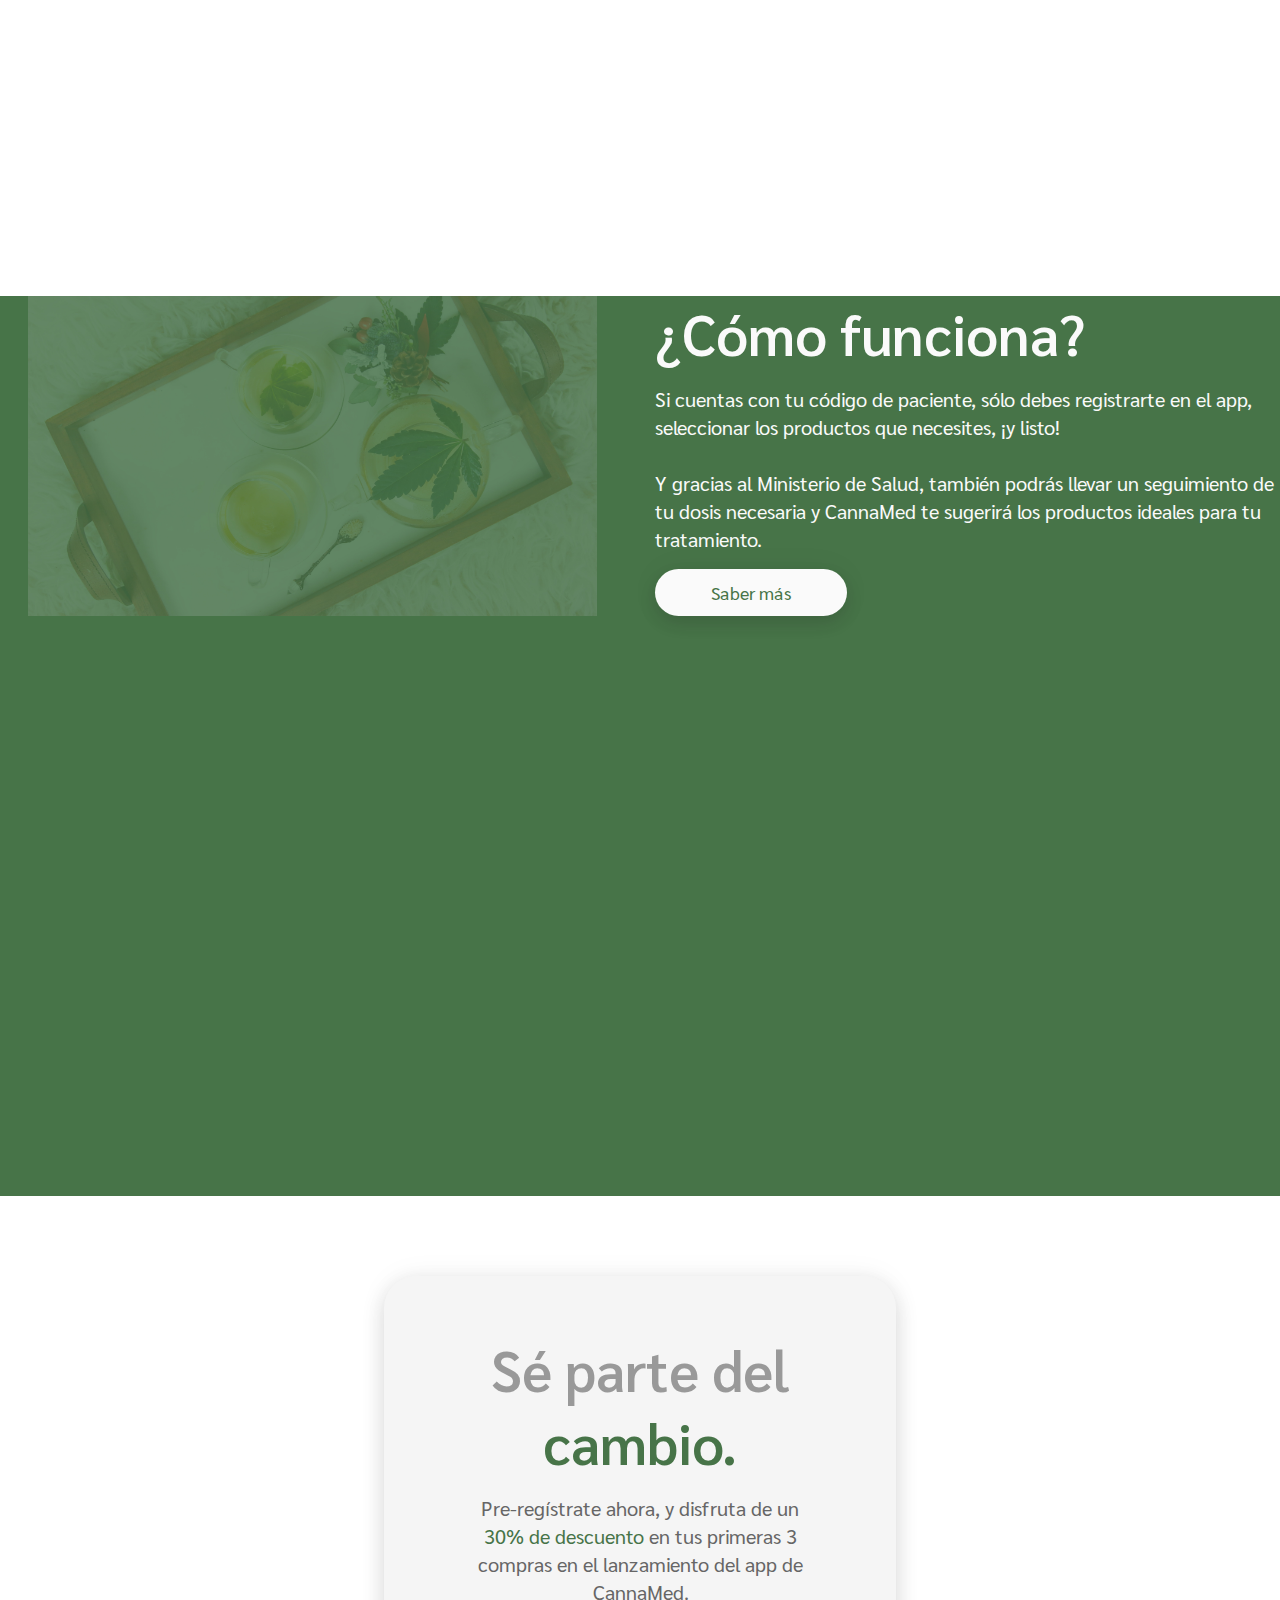
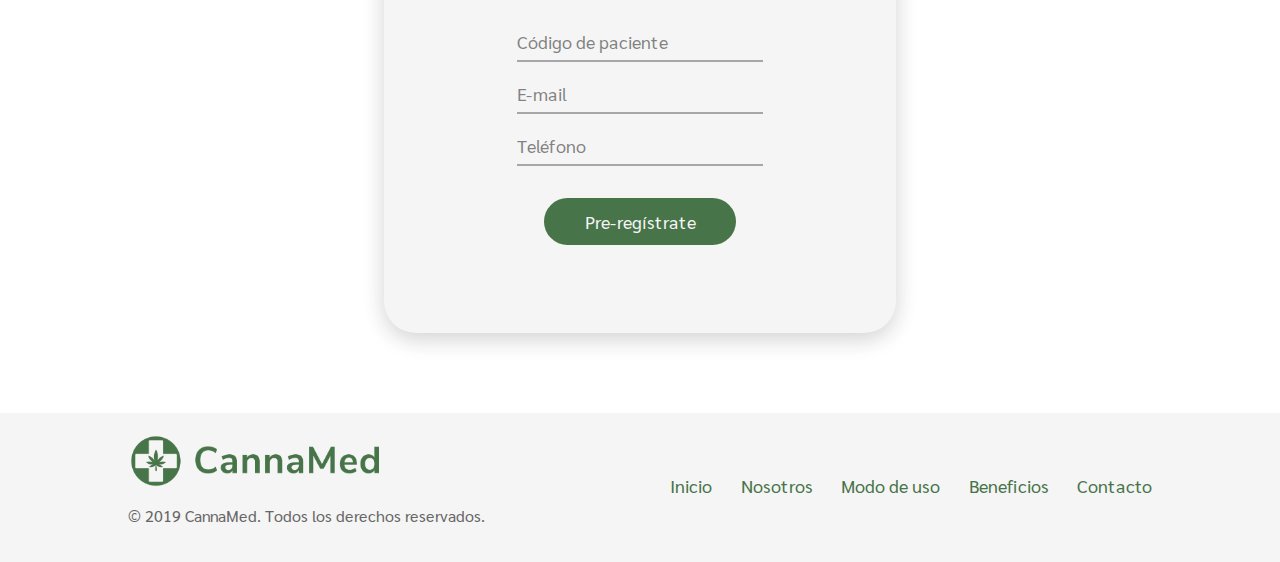
==== commit c4dd2ee1: "Cambios varios" ====
--- a/index.html
+++ b/index.html
@@ -51,6 +51,7 @@
                 <div class="row-fluid">
                     <p class="display-1 d-block">Alivio al alcance de tu mano.</p>
                     <p class="display-2 d-block">Sin colas, ni retrasos.</p>
+                    <a href="#" class="btn btn-secondary">Saber más</a>
                 </div>
             </section>
 
--- a/css/index.css
+++ b/css/index.css
@@ -18,17 +18,14 @@
 .display-2 {
     text-decoration: none;
     color: #FAFAFA;
-    font: normal 600 40px "Sarabun", sans-serif;
+    font: normal 400 40px "Sarabun", sans-serif;
 }
 
 main section {
-    min-height: calc(100vh - 10vh);
+    min-height: 100vh;
 }
 main section > div {
     margin-top: auto;
-}
-section .btn-primary {
-
 }
 
 /**/
@@ -44,7 +41,10 @@
 #banner-principal p {
     display: inline-block;
     margin: 0px auto;
-    padding: 1em 0px;
+    text-align: center;
+}
+#banner-principal a {
+    margin: 24px calc(100% - 55%);
     text-align: center;
 }
 #banner-principal .row-fluid {
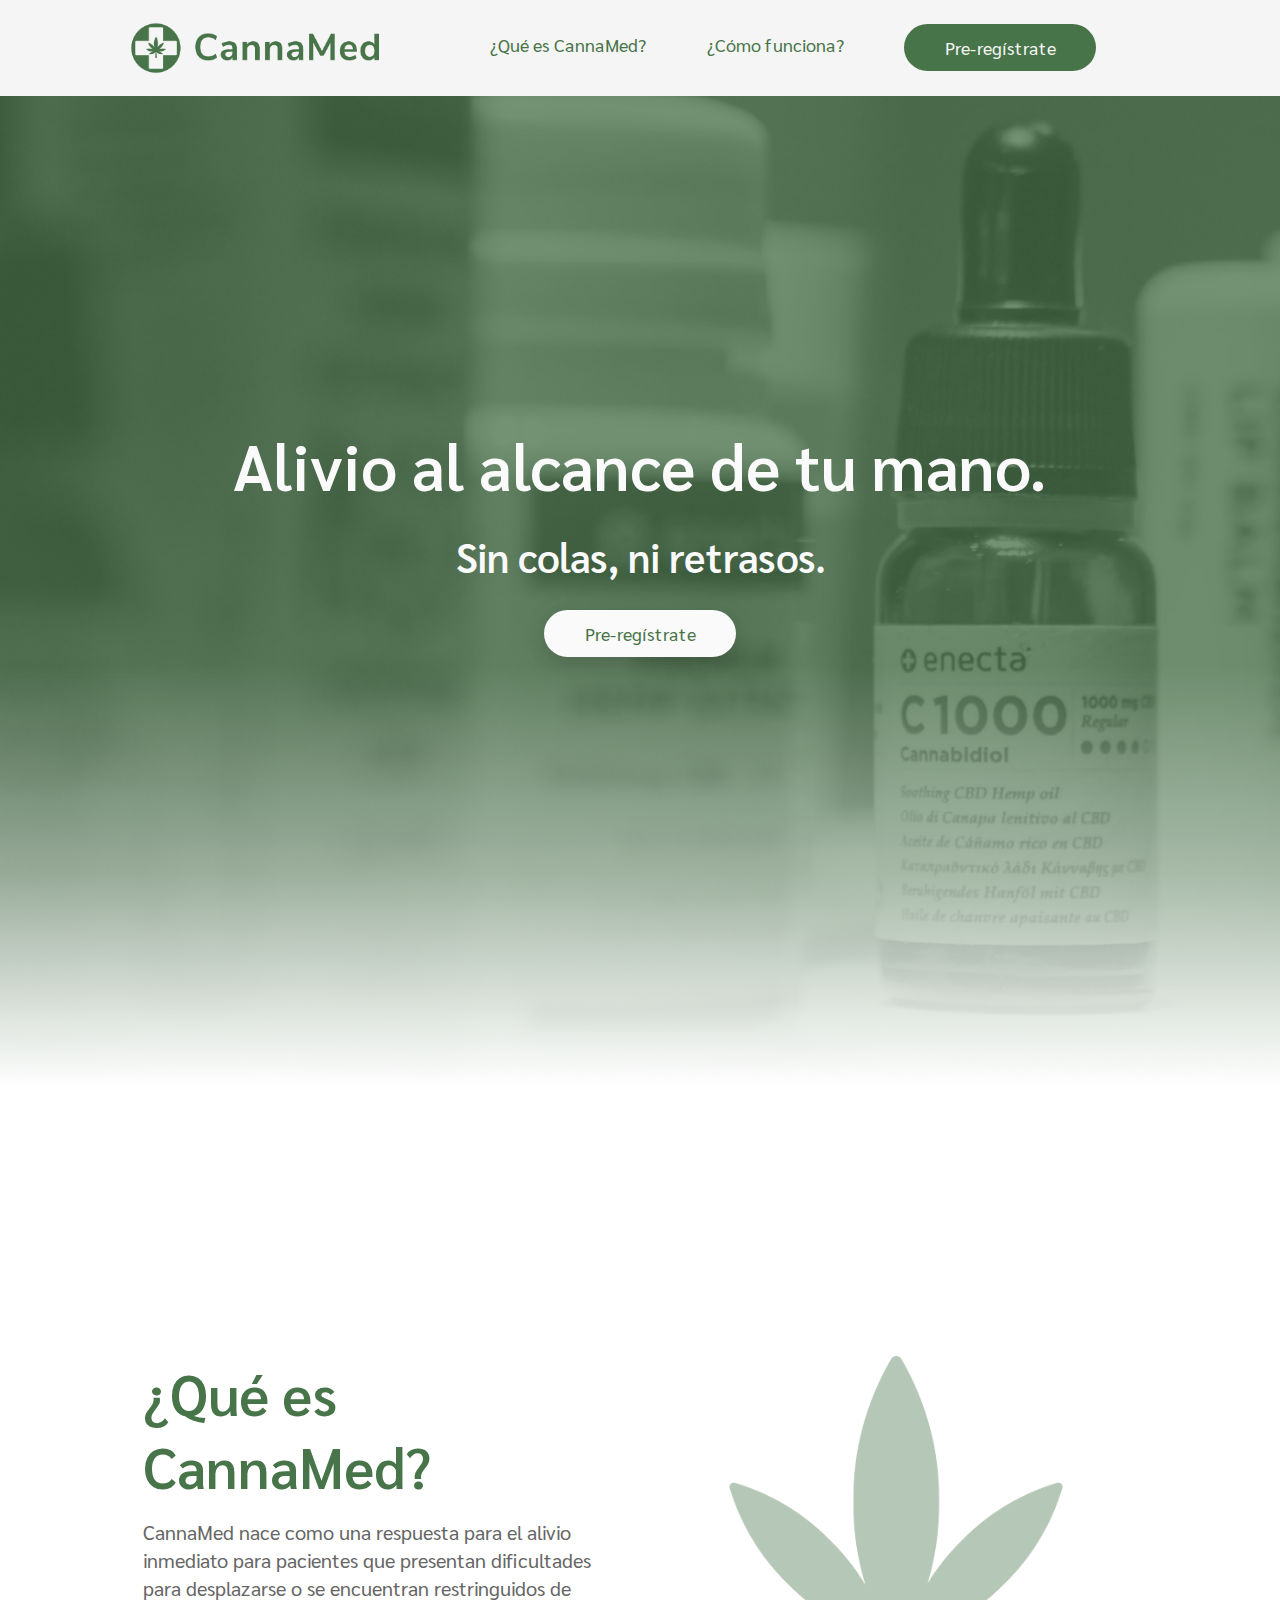
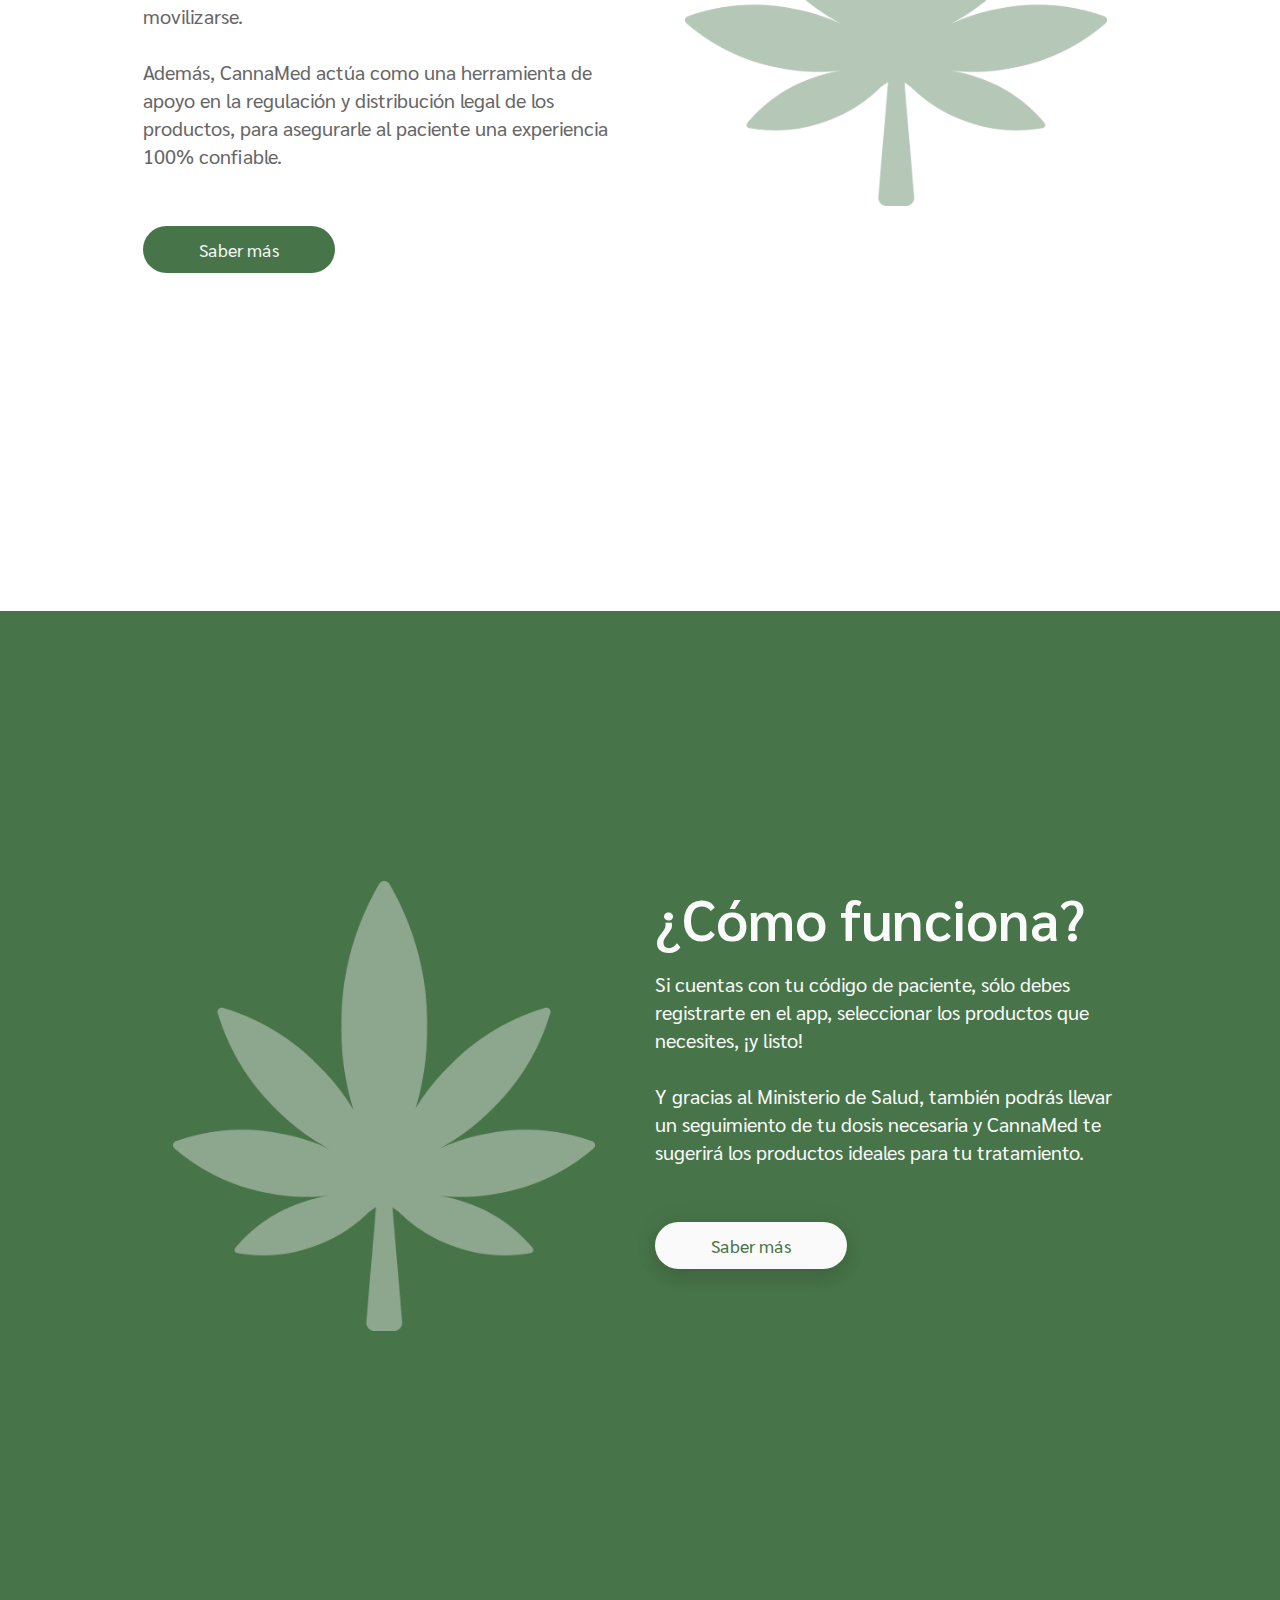
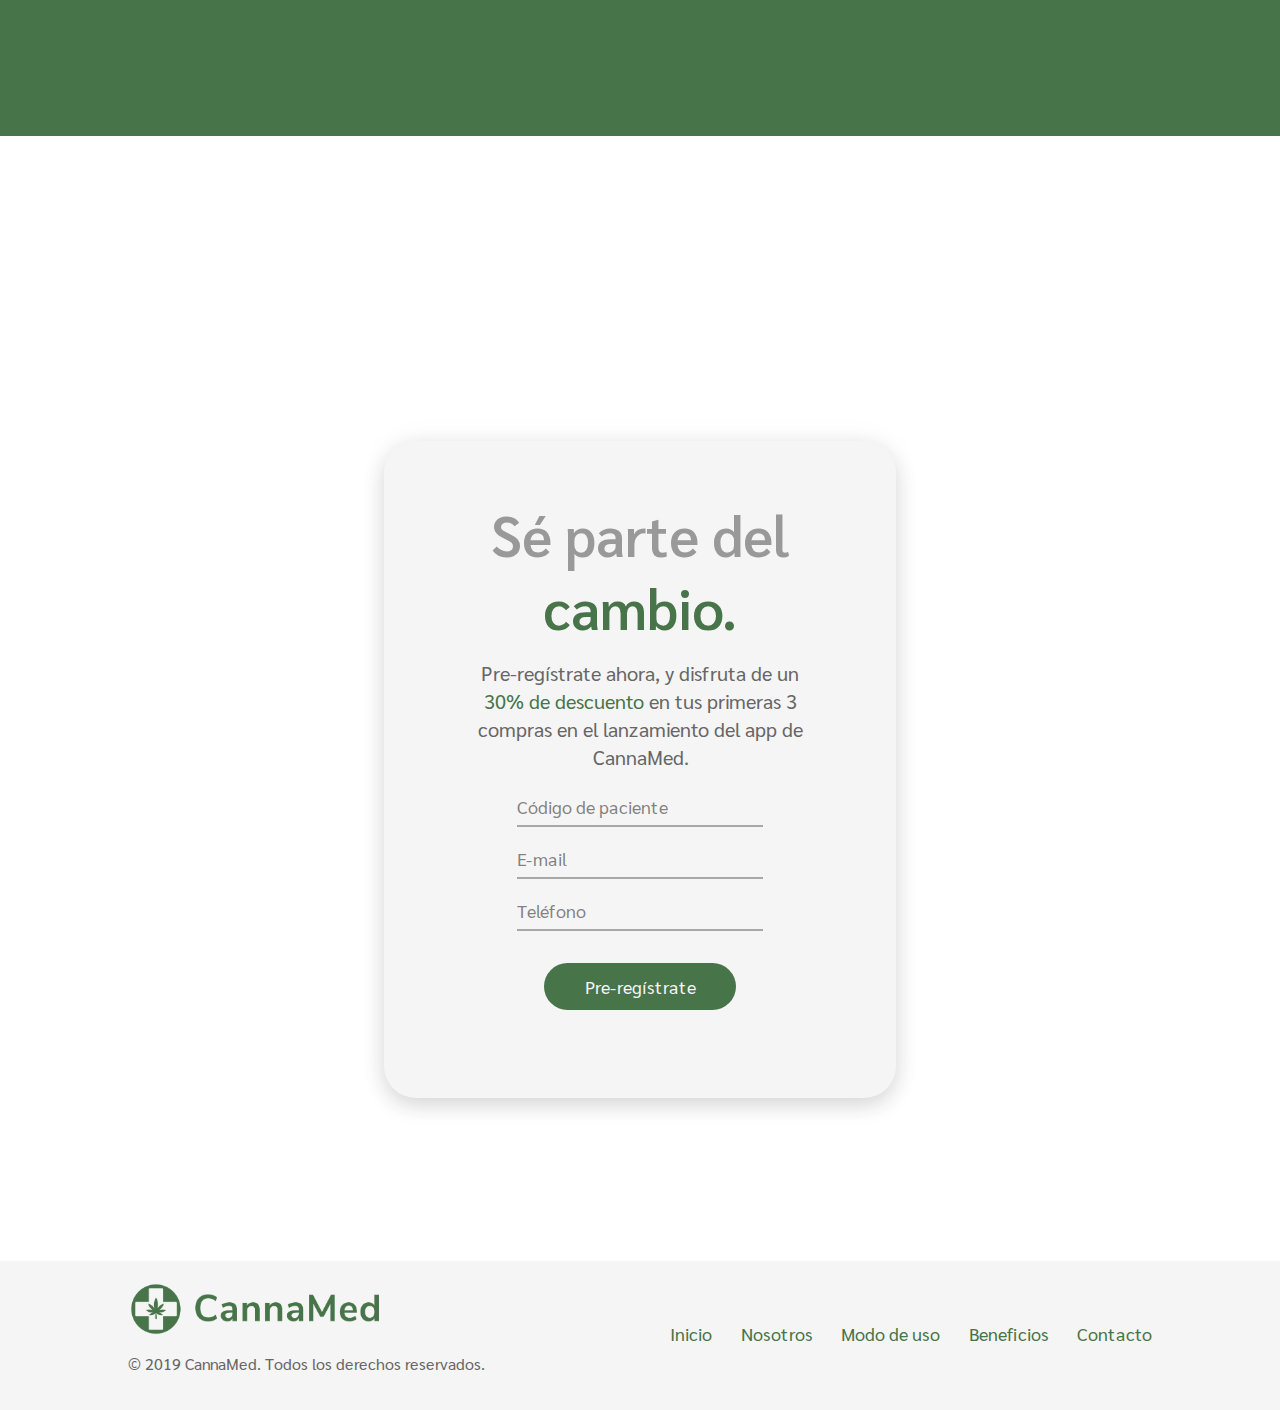
==== commit d3b79650: "Cambios de ultima hora :v" ====
--- a/index.html
+++ b/index.html
@@ -36,12 +36,12 @@
 <body>
     <header>
         <div class="img-logo">
-            <img src="assets/logo/logo_horizontal.png" alt="Logo Cannamed">
+            <a href="index.html"><img src="assets/logo/logo_horizontal.png" alt="Logo Cannamed"></a>
         </div>
         <div class="enlaces">
-            <a href="#" class="enlace">¿Qué es CannaMed?</a>
-            <a href="#" class="enlace">¿Cómo funciona?</a>
-            <a href="#" class="btn btn-primary">Pre-regístrate</a>
+            <a href="acerca-de.html" class="enlace">¿Qué es CannaMed?</a>
+            <a href="como-funciona.html" class="enlace">¿Cómo funciona?</a>
+            <a href="#pre-registrate" class="btn btn-primary">Pre-regístrate</a>
         </div>
     </header>
 
@@ -51,29 +51,29 @@
                 <div class="row-fluid">
                     <p class="display-1 d-block">Alivio al alcance de tu mano.</p>
                     <p class="display-2 d-block">Sin colas, ni retrasos.</p>
-                    <a href="#" class="btn btn-secondary">Saber más</a>
+                    <a href="#pre-registrate" class="btn btn-secondary">Pre-regístrate</a>
                 </div>
             </section>
 
             <section id="que-es">
                 <div class="row">
-                    <div class="col order-first">
+                    <div class="col-lg order-first">
                         <p class="encabezado">¿Qué es CannaMed?</p>
                         <p class="parrafo">CannaMed nace como una respuesta para el alivio inmediato para pacientes que presentan dificultades para desplazarse o se encuentran restringuidos de movilizarse.<br><br>Además, CannaMed actúa como una herramienta de apoyo en la regulación y distribución legal de los productos, para asegurarle al paciente una experiencia 100% confiable.</p>
-                        <a href="#" class="btn btn-primary btn-left">Saber más</a>
+                        <a href="acerca-de.html" class="btn btn-primary btn-left">Saber más</a>
                     </div>
-                    <div class="col order-last section-img"></div>
+                    <div class="col-lg order-last section-img"></div>
                 </div>
             </section>
 
             <section id="como-funciona">
                 <div class="row">
-                    <div class="col order-last">
+                    <div class="col-lg order-last">
                         <p class="encabezado txt-negative">¿Cómo funciona?</p>
                         <p class="parrafo txt-negative">Si cuentas con tu código de paciente, sólo debes registrarte en el app, seleccionar los productos que necesites, ¡y listo!<br><br>Y gracias al Ministerio de Salud, también podrás llevar un seguimiento de tu dosis necesaria y CannaMed te sugerirá los productos ideales para tu tratamiento.</p>
-                        <a href="#" class="btn btn-secondary btn-left">Saber más</a>
+                        <a href="como-funciona.html" class="btn btn-secondary btn-left">Saber más</a>
                     </div>
-                    <div class="col order-first section-img"></div>
+                    <div class="col-lg order-first section-img"></div>
                 </div>
             </section>
 
@@ -84,7 +84,7 @@
         <div>
             <p class="encabezado txt-secondary">Sé parte del <span class="txt-primary">cambio.</span></p>
             <p class="parrafo">Pre-regístrate ahora, y disfruta de un <span class="txt-primary">30% de descuento</span> en tus primeras 3 compras en el lanzamiento del app de CannaMed.</p>
-            <form>
+            <form action="gracias.html">
                 <input type="text" placeholder="Código de paciente">
                 <input type="email" placeholder="E-mail">
                 <input type="text" placeholder="Teléfono">
@@ -95,18 +95,20 @@
     </section>
 
     <footer>
-        <div>
-            <div class="img-logo">
-                <img src="assets/logo/logo_horizontal.png" alt="Logo Cannamed">
-            </div>            
-            <p class="caption">© 2019 CannaMed. Todos los derechos reservados.</p>
-        </div>
-        <div class="enlaces">
-            <a href="#" class="enlace">Inicio</a>
-            <a href="#" class="enlace">Nosotros</a>
-            <a href="#" class="enlace">Modo de uso</a>
-            <a href="#" class="enlace">Beneficios</a>
-            <a href="#" class="enlace">Contacto</a>
+        <div class="custom-row">
+            <div>
+                <div class="img-logo">
+                    <img src="assets/logo/logo_horizontal.png" alt="Logo Cannamed">
+                </div>
+                <p class="caption">© 2019 CannaMed. Todos los derechos reservados.</p>
+            </div>
+            <div class="enlaces">
+                <a href="index.html" class="enlace">Inicio</a>
+                <a href="acerca-de.html" class="enlace">Nosotros</a>
+                <a href="como-funciona.html" class="enlace">Modo de uso</a>
+                <a href="#" class="enlace">Beneficios</a>
+                <a href="#pre-registrate" class="enlace">Contacto</a>
+            </div>
         </div>
     </footer>
 </body>
--- a/css/main.css
+++ b/css/main.css
@@ -107,12 +107,16 @@
 }
 footer .enlaces {
   display: block;
-  margin-top: auto;
-  margin-bottom: auto;
-  margin-left: auto;
+  margin: auto 0px auto auto;
 }
 footer .enlace {
   margin-left: 24px;
+}
+footer .custom-row {
+  display: flex;
+  width: 100%;
+  flex-direction: row;
+  align-content: space-between;
 }
 
 .img-logo {
@@ -160,13 +164,12 @@
 /* pre-registrate */
 #pre-registrate {
   width: 100%;
-  min-height: calc(100vh - 20vh);
+  height: 125vh;
   padding: 80px 128px;
 }
 #pre-registrate > div {
   width: 50%;
-  margin-left: auto;
-  margin-right: auto;
+  margin: calc(100vh - 75vh) auto;
   background-color: #F5F5F5;
   box-shadow: 0px 8px 20px rgba(33, 33, 33, 0.15), 0px 0px 30px rgba(0, 0, 0, 0.05);
   border-radius: 32px;;
@@ -186,4 +189,81 @@
   width: 50%;
 }
 
-/*# sourceMappingURL=main.css.map */
+@media screen and (max-width: 1199px) {
+  /**/
+  .section-img {
+    display: none;
+  }
+
+  /**/
+  #pre-registrate {
+    height: fit-content;
+    padding: 0px;
+  }
+  #pre-registrate > div {
+    width: 80%;
+    margin: 0px auto;
+    background-color: #FFFFFF;
+    box-shadow: none !important;
+  }
+
+  /**/
+  /* textos */
+  .encabezado {
+    font: normal 600 32px "Sarabun", sans-serif;
+  }
+  .subtitulo {
+    font: normal 600 24px "Sarabun", sans-serif;
+  }
+  .parrafo {
+    font: normal 400 16px/140% "Sarabun", sans-serif;
+  }
+  .caption {
+    font: normal 400 14px "Sarabun", sans-serif;
+  }
+
+  /**/
+  /* header */
+  header {
+    height: 96px;
+    padding: 20px;
+    background: #F5F5F5;
+    box-shadow: 0px 2px 16px rgba(0, 0, 0, 0.1), 0px 2px 20px rgba(71, 116, 72, 0.1);
+  }
+  header .enlaces {
+    display: none;
+  }
+  .img-logo {
+    float: unset;
+    width: 251.02px;
+    margin: auto;
+  }
+
+  /**/
+  /* footer */
+  footer {
+    width: 100%;
+    height: 100%;
+    padding: 20px;
+    background: #F5F5F5;
+    display: flex;
+    flex-flow: row;
+    align-content: space-between;
+  }
+  footer div {
+    display: flex;
+    flex-flow: column;
+    width: fit-content;
+    margin: auto;
+  }
+  footer p {
+    margin-top: 16px;
+  }
+  footer .enlaces {
+    display: block;
+    margin: 16px auto;
+  }
+  footer .enlace {
+    margin-left: 24px;
+  }
+}
--- a/css/index.css
+++ b/css/index.css
@@ -18,40 +18,48 @@
 .display-2 {
     text-decoration: none;
     color: #FAFAFA;
-    font: normal 400 40px "Sarabun", sans-serif;
+    font: normal 600 40px "Sarabun", sans-serif;
 }
 
 main section {
-    min-height: 100vh;
+    height: 125vh;
 }
-main section > div {
-    margin-top: auto;
+
+main section .row {
+    margin: 0px calc(100vw - 90vw);
+    padding: calc(100vh - 70vh) 0px;
+}
+main section .btn {
+    margin-top: 40px;
 }
 
 /**/
 /* banner principal */
 #banner-principal {
-    background-image: url(../assets/images/bg_02.jpg);
+    background-image: url(../assets/images/fondo_principal.png);
     background-size: cover;
     background-position: center;
     background-repeat: no-repeat;
     width: 100vw;
-    height: 100vh;
+    height: 110vh;
+}
+#banner-principal > div {
+    width: calc(100vw - 40vh);
+    margin: 0px auto;
+    padding: calc(100vh - 65vh) 0px;
 }
 #banner-principal p {
     display: inline-block;
     margin: 0px auto;
+    padding: 12px 0px;
     text-align: center;
 }
-#banner-principal a {
-    margin: 24px calc(100% - 55%);
-    text-align: center;
+#banner-principal .btn {
+    display: block;
+    width: 144px;
+    margin: 16px auto;
 }
-#banner-principal .row-fluid {
-    width: calc(100vw - 40vh);
-    margin: 0px auto;
-    padding: calc(100vh - 65vh) 0px;
-}
+
 
 /**/
 #como-funciona {
@@ -64,10 +72,27 @@
     background-size: contain;
     background-position: center;
     background-repeat: no-repeat;
+    height: calc(100vh - 50vh);
 }
 #que-es .section-img {
-    background-image: url(../assets/images/bg_02.jpg);
+    background-image: url(../assets/images/placeholder-normal.png);
 }
 #como-funciona .section-img {
-    background-image: url(../assets/images/bg_01.jpg);
+    background-image: url(../assets/images/placeholder-negative.png);
+}
+
+
+@media screen and (max-width: 1199px) {
+    /* textos */
+    .display-1 {
+        font: normal 600 48px "Sarabun", sans-serif;
+    }
+    .display-2 {
+        font: normal 600 32px "Sarabun", sans-serif;
+    }
+
+    /**/
+    section {
+        text-align: center;
+    }
 }